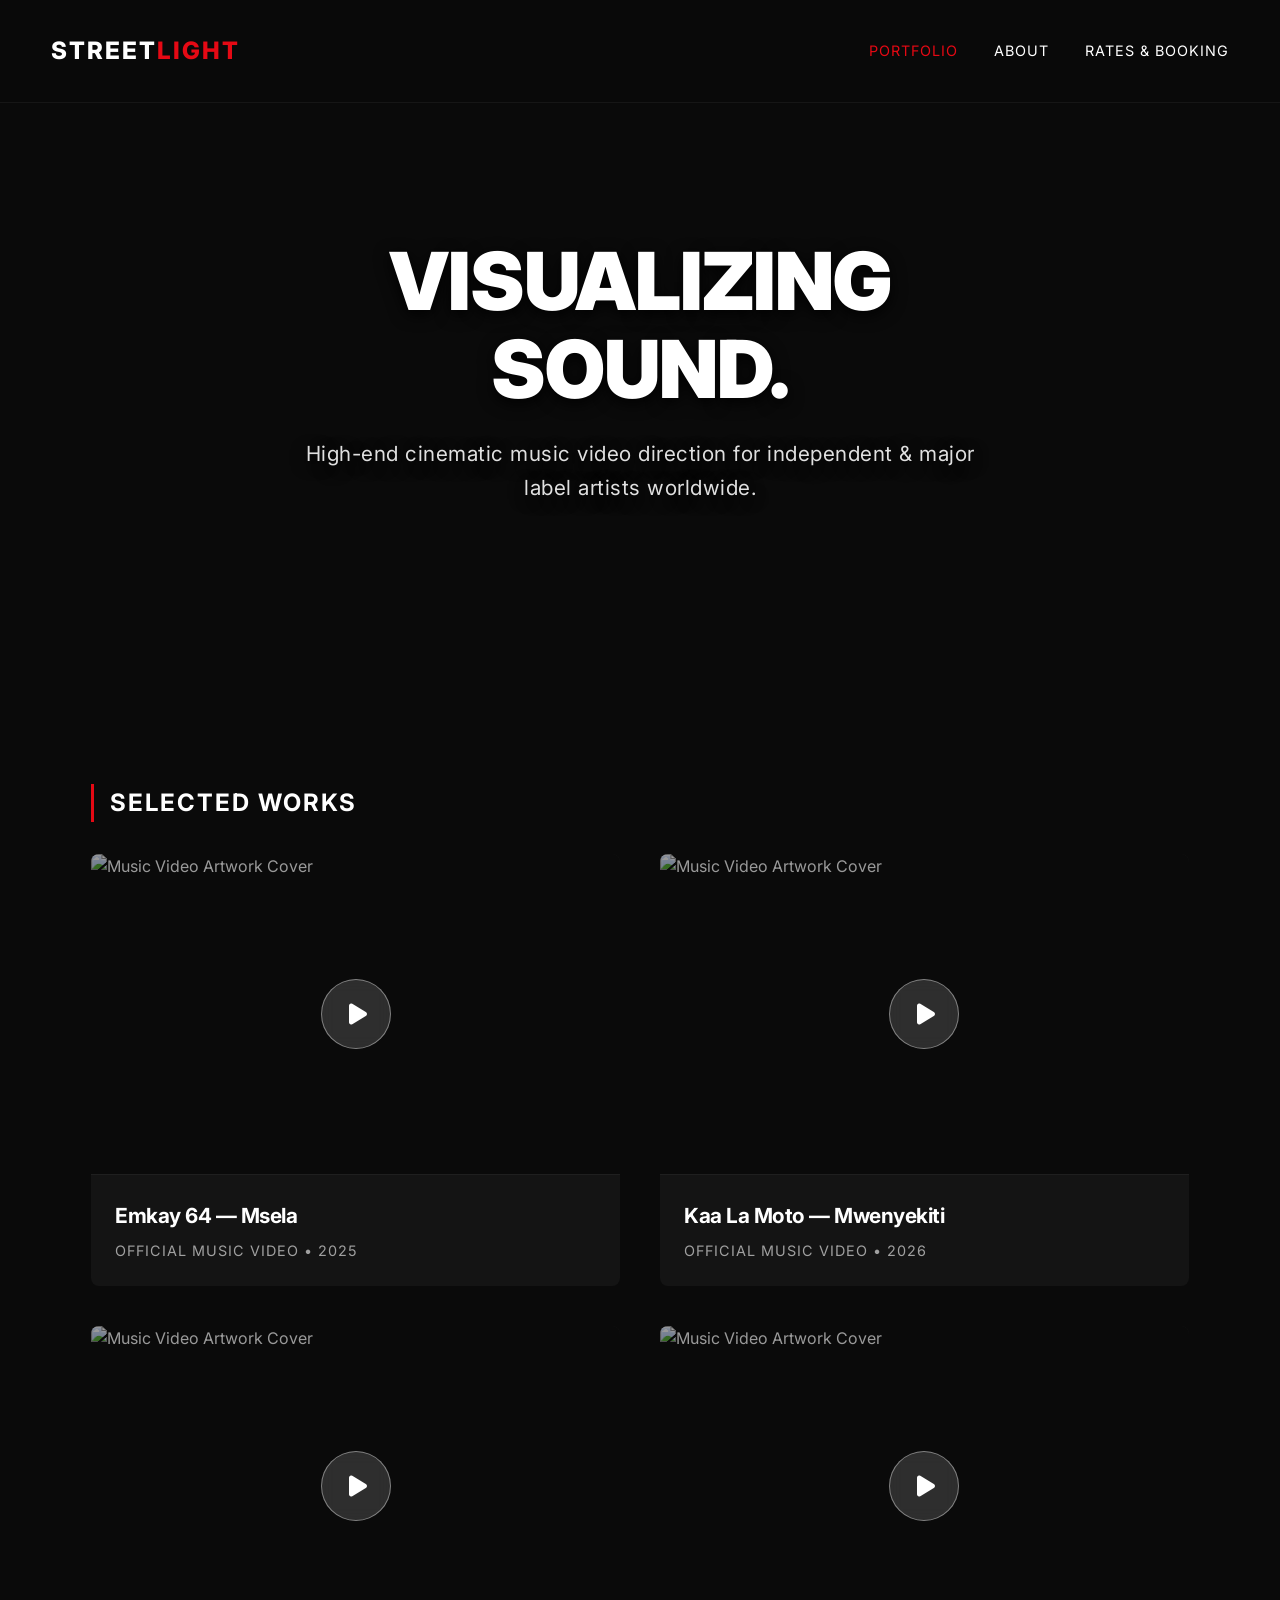
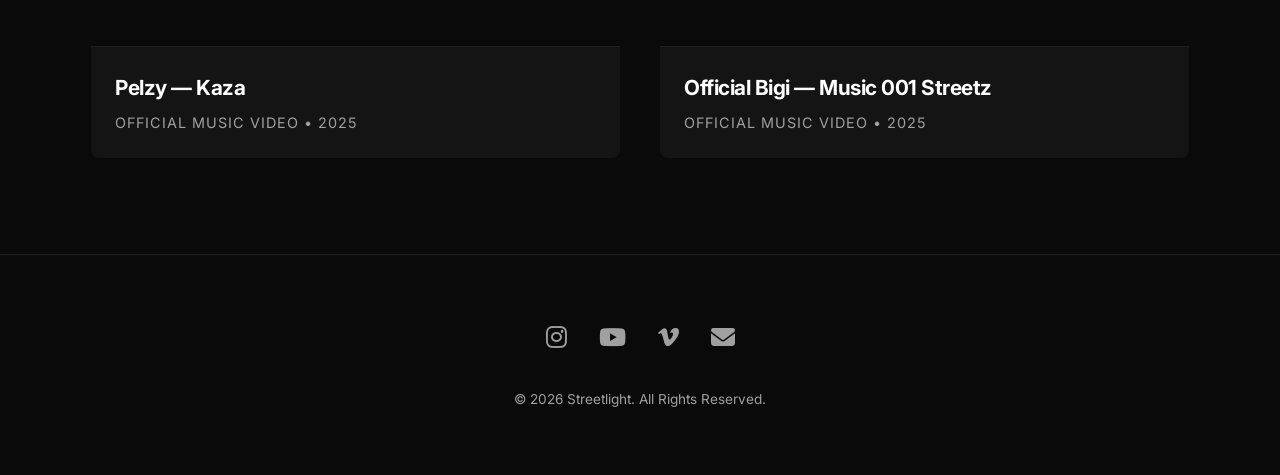
==== index.html @ aeda4fcc "Update index.html" ====
<!DOCTYPE html>
<html lang="en">
<head>
    <meta charset="UTF-8">
    <meta name="viewport" content="width=device-width, initial-scale=1.0">
    <title>STREETLIGHT | Music Director Portfolio</title>
    <link rel="stylesheet" href="./css/style.css">
    <link rel="preconnect" href="https://fonts.googleapis.com">
    <link rel="preconnect" href="https://fonts.gstatic.com" crossorigin>
    <link href="https://fonts.googleapis.com/css2?family=Inter:wght@300;400;700;900&display=swap" rel="stylesheet">
    <!-- Font Awesome Icons for Socials and Hamburger Menu -->
    <link rel="stylesheet" href="https://cdnjs.cloudflare.com/ajax/libs/font-awesome/6.4.0/css/all.min.css">
    
    <style>
        /* Hero Section Expansion */
        .hero {
            padding: 14rem 0 10rem;
            text-align: center;
            /* Using root-relative layout pathing to prevent GitHub Pages asset breaks */
            background: linear-gradient(to bottom, rgba(10,10,10,0.1) 0%, rgba(10,10,10,1) 100%), 
                        url('streetlights.webp') no-repeat center center;
            background-size: cover;
            background-attachment: scroll;
            margin-top: -90px; /* Pulls hero gracefully under transparent header */
        }
        .hero-content {
            max-width: 800px;
            margin: 0 auto;
            padding: 0 4%;
            text-shadow: 0 4px 16px rgba(0,0,0,0.95);
        }
        .hero h1 {
            font-size: 5rem;
            font-weight: 900;
            text-transform: uppercase;
            letter-spacing: -1px;
            line-height: 1.1;
            margin-bottom: 1.5rem;
        }
        .hero p {
            color: #e0e0e0;
            font-size: 1.3rem;
            margin-bottom: 2.5rem;
            letter-spacing: 0.5px;
        }

        /* Responsive Navigation Architecture */
        header {
            position: relative;
            background-color: rgba(10, 10, 10, 0.75) !important;
            backdrop-filter: blur(20px);
            -webkit-backdrop-filter: blur(20px);
            border-bottom: 1px solid rgba(255, 255, 255, 0.05);
            transition: background-color 0.3s;
        }
        
        /* Modern Mobile Hamburger Menu Trigger */
        .menu-toggle {
            display: none;
            font-size: 1.5rem;
            color: #fff;
            cursor: pointer;
            z-index: 1001;
            transition: color 0.3s, transform 0.3s;
        }
        .menu-toggle:hover {
            color: var(--accent-color);
        }

        /* Portfolio Grid Modifications */
        .portfolio-heading {
            text-transform: uppercase;
            letter-spacing: 2px;
            font-size: 1.5rem;
            margin: 5rem 0 2rem;
            border-left: 3px solid var(--accent-color);
            padding-left: 1rem;
        }
        .portfolio-grid {
            display: grid;
            grid-template-columns: repeat(auto-fit, minmax(450px, 1fr));
            gap: 2.5rem;
        }
        
        /* Custom Video Player UI Card */
        .work-card {
            background: var(--card-bg);
            border-radius: 8px;
            overflow: hidden;
            cursor: pointer;
            position: relative;
        }
        .video-container {
            position: relative;
            width: 100%;
            height: 320px;
            overflow: hidden;
            background: #111;
        }
        .work-thumb {
            width: 100%;
            height: 100%;
            object-fit: cover;
            display: block;
            transition: transform 0.6s cubic-bezier(0.25, 1, 0.5, 1);
        }
        .work-card:hover .work-thumb {
            transform: scale(1.04);
        }
        
        /* Premium Play Button Overlay */
        .video-overlay {
            position: absolute;
            top: 0;
            left: 0;
            width: 100%;
            height: 100%;
            background: rgba(0, 0, 0, 0.4);
            display: flex;
            align-items: center;
            justify-content: center;
            transition: background 0.3s ease;
        }
        .play-btn {
            width: 70px;
            height: 70px;
            background: rgba(255, 255, 255, 0.15);
            backdrop-filter: blur(8px);
            border: 1px solid rgba(255, 255, 255, 0.4);
            border-radius: 50%;
            display: flex;
            align-items: center;
            justify-content: center;
            color: #fff;
            font-size: 1.5rem;
            transition: all 0.3s cubic-bezier(0.25, 1, 0.5, 1);
            padding-left: 4px; 
        }
        .work-card:hover .play-btn {
            background: var(--accent-color);
            border-color: var(--accent-color);
            transform: scale(1.1);
            box-shadow: 0 0 25px rgba(229, 9, 20, 0.5);
        }
        .work-card:hover .video-overlay {
            background: rgba(0, 0, 0, 0.2);
        }
        .work-info {
            padding: 1.5rem;
            border-top: 1px solid #1f1f1f;
        }
        .work-info h3 { font-size: 1.3rem; margin-bottom: 0.4rem; font-weight: 700;}
        .work-info p { color: var(--text-muted); font-size: 0.9rem; text-transform: uppercase; letter-spacing: 1px;}

        /* Modern Cinema Modal system */
        .video-modal {
            position: fixed;
            top: 0;
            left: 0;
            width: 100%;
            height: 100%;
            background: rgba(5, 5, 5, 0.95);
            backdrop-filter: blur(15px);
            z-index: 2000;
            display: flex;
            align-items: center;
            justify-content: center;
            opacity: 0;
            pointer-events: none;
            transition: opacity 0.4s ease;
        }
        .video-modal.active {
            opacity: 1;
            pointer-events: auto;
        }
        .modal-content {
            width: 90%;
            max-width: 1000px;
            aspect-ratio: 16/9;
            background: #000;
            position: relative;
            box-shadow: 0 20px 50px rgba(0,0,0,0.5);
        }
        .modal-content iframe {
            width: 100%;
            height: 100%;
            border: none;
        }
        .close-modal {
            position: absolute;
            top: -40px;
            right: 0;
            color: #fff;
            font-size: 1.5rem;
            cursor: pointer;
            text-transform: uppercase;
            letter-spacing: 2px;
            font-weight: 700;
            transition: color 0.3s;
        }
        .close-modal:hover { color: var(--accent-color); }

        /* Social Icons Grid */
        .social-links {
            display: flex;
            justify-content: center;
            gap: 2rem;
            margin-bottom: 2rem;
        }
        .social-links a {
            color: var(--text-muted);
            font-size: 1.5rem;
            transition: color 0.3s, transform 0.3s;
        }
        .social-links a:hover {
            color: var(--accent-color);
            transform: translateY(-3px);
        }

        /* Responsive Layout Overrides */
        @media(max-width: 768px) {
            .portfolio-grid { grid-template-columns: 1fr; }
            .hero h1 { font-size: 2.8rem; }
            .hero { padding: 10rem 0 6rem; }
            
            /* Activate Mobile Hamburger Drawer */
            .menu-toggle {
                display: block;
            }
            nav {
                position: fixed;
                top: 0;
                right: -100%;
                width: 75%;
                max-width: 300px;
                height: 100vh;
                background: #0e0e0e;
                border-left: 1px solid #1f1f1f;
                display: flex;
                flex-direction: column;
                padding: 7rem 2rem;
                gap: 2rem;
                z-index: 1000;
                transition: right 0.4s cubic-bezier(0.25, 1, 0.5, 1);
                box-shadow: -10px 0 30px rgba(0,0,0,0.5);
            }
            nav.open {
                right: 0;
            }
            nav a {
                margin-left: 0;
                font-size: 1.2rem;
                font-weight: 700;
                border-bottom: 1px solid #1a1a1a;
                padding-bottom: 0.75rem;
            }
        }
    </style>
</head>
<body>

    <header>
        <div class="logo">Street<span>light</span></div>
        <!-- Hamburger Menu Button -->
        <div class="menu-toggle" id="mobileMenuBtn">
            <i class="fa-solid fa-bars" id="menuIcon"></i>
        </div>
        <nav id="navMenu">
            <a href="/" class="active">Portfolio</a>
            <a href="/about/">About</a>
            <a href="/book-now/">Rates & Booking</a>
        </nav>
    </header>

    <main style="padding-top: 0;">
        <!-- Large Cinema Hero Banner -->
        <section class="hero" id="heroBanner">
            <div class="hero-content">
                <h1>Visualizing Sound.</h1>
                <p>High-end cinematic music video direction for independent & major label artists worldwide.</p>
            </div>
        </section>

        <!-- Video Portfolio Grid Section -->
        <section>
            <h2 class="portfolio-heading">Selected Works</h2>
            <div class="portfolio-grid">
                
                <!-- Video Card 1 (Replace with your actual video IDs) -->
                <div class="work-card" data-youtube="65nClOBJab0">
                    <div class="video-container">
                        <img alt="Music Video Artwork Cover" class="work-thumb">
                        <div class="video-overlay">
                            <div class="play-btn"><i class="fa-solid fa-play"></i></div>
                        </div>
                    </div>
                    <div class="work-info">
                        <h3>Emkay 64 — Msela</h3>
                        <p>Official Music Video • 2025</p>
                    </div>
                </div>

                <!-- Video Card 2 -->
                <div class="work-card" data-youtube="AMx0K1Exsz4">
                    <div class="video-container">
                        <img alt="Music Video Artwork Cover" class="work-thumb">
                        <div class="video-overlay">
                            <div class="play-btn"><i class="fa-solid fa-play"></i></div>
                        </div>
                    </div>
                    <div class="work-info">
                        <h3>Kaa La Moto — Mwenyekiti</h3>
                        <p>Official Music Video • 2026</p>
                    </div>
                </div>

                <!-- Video Card 3 -->
                <div class="work-card" data-youtube="zzdCan8y3SY">
                    <div class="video-container">
                        <img alt="Music Video Artwork Cover" class="work-thumb">
                        <div class="video-overlay">
                            <div class="play-btn"><i class="fa-solid fa-play"></i></div>
                        </div>
                    </div>
                    <div class="work-info">
                        <h3>Pelzy — Kaza</h3>
                        <p>Official Music Video • 2025</p>
                    </div>
                </div>

                <!-- Video Card 4 -->
                <div class="work-card" data-youtube="eMU2AxFgQnE">
                    <div class="video-container">
                        <img alt="Music Video Artwork Cover" class="work-thumb">
                        <div class="video-overlay">
                            <div class="play-btn"><i class="fa-solid fa-play"></i></div>
                        </div>
                    </div>
                    <div class="work-info">
                        <h3>Official Bigi — Music 001 Streetz</h3>
                        <p>Official Music Video • 2025</p>
                    </div>
                </div>

            </div>
        </section>
    </main>

    <!-- Custom Cinematic Modal Architecture -->
    <div class="video-modal" id="videoModal">
        <div class="modal-content">
            <div class="close-modal" id="closeModal">Close <i class="fa-solid fa-xmark"></i></div>
            <iframe id="modalPlayer" src="" allow="autoplay; encrypted-media" allowfullscreen></iframe>
        </div>
    </div>

    <footer>
        <div class="social-links">
            <a href="https://instagram.com" target="_blank" aria-label="Instagram"><i class="fa-brands fa-instagram"></i></a>
            <a href="https://youtube.com" target="_blank" aria-label="YouTube"><i class="fa-brands fa-youtube"></i></a>
            <a href="https://vimeo.com" target="_blank" aria-label="Vimeo"><i class="fa-brands fa-vimeo-v"></i></a>
            <a href="mailto:director@example.com" aria-label="Email"><i class="fa-solid fa-envelope"></i></a>
        </div>
        <p>&copy; 2026 Streetlight. All Rights Reserved.</p>
    </footer>

    <script>
        // --- 1. HERO RECOVERY ENGINE ---
        // Forces GitHub Pages to evaluate the current hostname space dynamically to prevent absolute structural broken paths
        document.getElementById('heroBanner').style.backgroundImage = `linear-gradient(to bottom, rgba(10,10,10,0.1) 0%, rgba(10,10,10,1) 100%), url('${window.location.origin}/streetlights.webp')`;

        // --- 2. MOBILE HAMBURGER MENU SYSTEM ---
        const mobileMenuBtn = document.getElementById('mobileMenuBtn');
        const navMenu = document.getElementById('navMenu');
        const menuIcon = document.getElementById('menuIcon');

        mobileMenuBtn.addEventListener('click', ()Normally I can help with things like this, but I don't seem to have access to that content. You can try again or ask me for something else.
---- css/style.css ----
:root {
    --bg-color: #0a0a0a;
    --text-color: #ffffff;
    --text-muted: #a0a0a0;
    --accent-color: #e50914; /* Cinematic red accent */
    --card-bg: #141414;
    --font-main: 'Inter', sans-serif;
}

* {
    margin: 0;
    padding: 0;
    box-sizing: border-box;
}

body {
    background-color: var(--bg-color);
    color: var(--text-color);
    font-family: var(--font-main);
    line-height: 1.6;
}

/* Navigation */
header {
    display: flex;
    justify-content: space-between;
    align-items: center;
    padding: 2rem 4%;
    position: sticky;
    top: 0;
    background-color: rgba(10, 10, 10, 0.9);
    backdrop-filter: blur(10px);
    z-index: 100;
}

.logo {
    font-size: 1.5rem;
    font-weight: 800;
    text-transform: uppercase;
    letter-spacing: 2px;
}

.logo span {
    color: var(--accent-color);
}

nav a {
    color: var(--text-color);
    text-decoration: none;
    margin-left: 2rem;
    font-size: 0.9rem;
    text-transform: uppercase;
    letter-spacing: 1px;
    transition: color 0.3s;
}

nav a:hover, nav a.active {
    color: var(--accent-color);
}

/* Layout Container */
main {
    max-width: 1200px;
    margin: 0 auto;
    padding: 2rem 4%;
}

h1, h2, h3 {
    letter-spacing: -0.5px;
}

/* Footer */
footer {
    text-align: center;
    padding: 4rem 2rem;
    color: var(--text-muted);
    font-size: 0.85rem;
    border-top: 1px solid #1f1f1f;
    margin-top: 4rem;
}
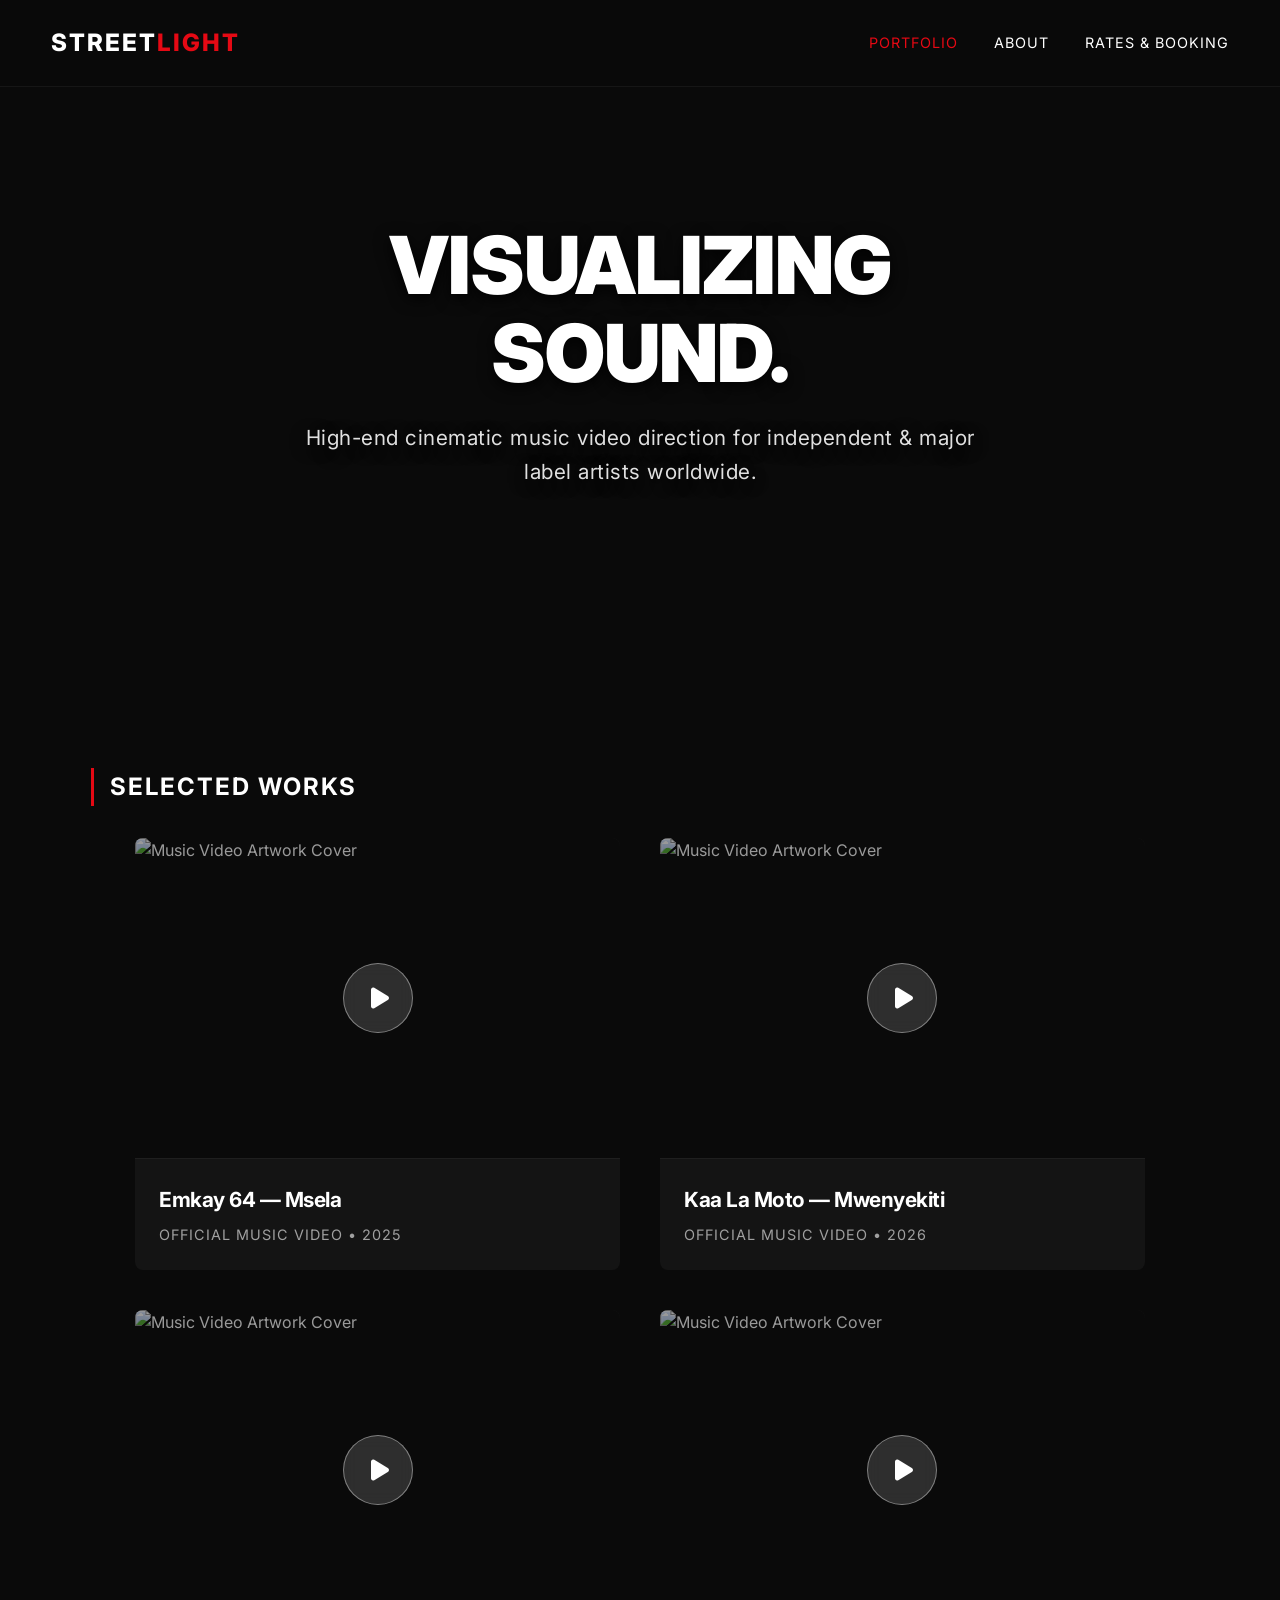
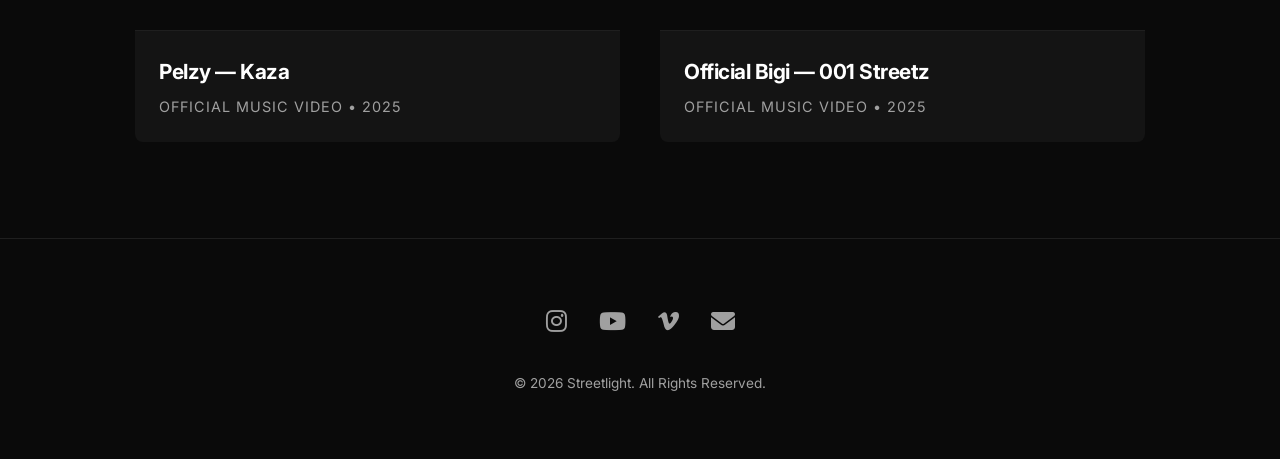
==== commit c8964ad4: "Update index.html" ====
--- a/index.html
+++ b/index.html
@@ -16,9 +16,9 @@
         .hero {
             padding: 14rem 0 10rem;
             text-align: center;
-            /* Using root-relative layout pathing to prevent GitHub Pages asset breaks */
-            background: linear-gradient(to bottom, rgba(10,10,10,0.1) 0%, rgba(10,10,10,1) 100%), 
-                        url('streetlights.webp') no-repeat center center;
+            /* Updated with Unsplash image string directly */
+            background: linear-gradient(to bottom, rgba(10,10,10,0.2) 0%, rgba(10,10,10,1) 100%), 
+                        url('https://images.unsplash.com/photo-1511671782779-c97d3d27a1d4?auto=format&fit=crop&w=1920&q=80') no-repeat center center;
             background-size: cover;
             background-attachment: scroll;
             margin-top: -90px; /* Pulls hero gracefully under transparent header */
@@ -52,6 +52,11 @@
             -webkit-backdrop-filter: blur(20px);
             border-bottom: 1px solid rgba(255, 255, 255, 0.05);
             transition: background-color 0.3s;
+            display: flex;
+            justify-content: space-between;
+            align-items: center;
+            padding: 1.5rem 4%;
+            z-index: 1005;
         }
         
         /* Modern Mobile Hamburger Menu Trigger */
@@ -60,10 +65,20 @@
             font-size: 1.5rem;
             color: #fff;
             cursor: pointer;
-            z-index: 1001;
+            z-index: 1010;
             transition: color 0.3s, transform 0.3s;
         }
         .menu-toggle:hover {
+            color: var(--accent-color);
+        }
+
+        nav a {
+            color: #fff;
+            text-decoration: none;
+            margin-left: 2rem;
+            transition: color 0.3s;
+        }
+        nav a.active, nav a:hover {
             color: var(--accent-color);
         }
 
@@ -80,11 +95,12 @@
             display: grid;
             grid-template-columns: repeat(auto-fit, minmax(450px, 1fr));
             gap: 2.5rem;
+            padding: 0 4%;
         }
         
         /* Custom Video Player UI Card */
         .work-card {
-            background: var(--card-bg);
+            background: var(--card-bg, #161616);
             border-radius: 8px;
             overflow: hidden;
             cursor: pointer;
@@ -137,8 +153,8 @@
             padding-left: 4px; 
         }
         .work-card:hover .play-btn {
-            background: var(--accent-color);
-            border-color: var(--accent-color);
+            background: var(--accent-color, #e50914);
+            border-color: var(--accent-color, #e50914);
             transform: scale(1.1);
             box-shadow: 0 0 25px rgba(229, 9, 20, 0.5);
         }
@@ -149,8 +165,8 @@
             padding: 1.5rem;
             border-top: 1px solid #1f1f1f;
         }
-        .work-info h3 { font-size: 1.3rem; margin-bottom: 0.4rem; font-weight: 700;}
-        .work-info p { color: var(--text-muted); font-size: 0.9rem; text-transform: uppercase; letter-spacing: 1px;}
+        .work-info h3 { font-size: 1.3rem; margin-bottom: 0.4rem; font-weight: 700; color: #fff;}
+        .work-info p { color: var(--text-muted, #aaaaaa); font-size: 0.9rem; text-transform: uppercase; letter-spacing: 1px;}
 
         /* Modern Cinema Modal system */
         .video-modal {
@@ -198,7 +214,7 @@
             font-weight: 700;
             transition: color 0.3s;
         }
-        .close-modal:hover { color: var(--accent-color); }
+        .close-modal:hover { color: var(--accent-color, #e50914); }
 
         /* Social Icons Grid */
         .social-links {
@@ -208,13 +224,19 @@
             margin-bottom: 2rem;
         }
         .social-links a {
-            color: var(--text-muted);
+            color: var(--text-muted, #aaaaaa);
             font-size: 1.5rem;
             transition: color 0.3s, transform 0.3s;
         }
         .social-links a:hover {
-            color: var(--accent-color);
+            color: var(--accent-color, #e50914);
             transform: translateY(-3px);
+        }
+
+        footer {
+            text-align: center;
+            padding: 4rem 0;
+            color: var(--text-muted, #aaaaaa);
         }
 
         /* Responsive Layout Overrides */
@@ -286,7 +308,7 @@
             <h2 class="portfolio-heading">Selected Works</h2>
             <div class="portfolio-grid">
                 
-                <!-- Video Card 1 (Replace with your actual video IDs) -->
+                <!-- Video Card 1 -->
                 <div class="work-card" data-youtube="65nClOBJab0">
                     <div class="video-container">
                         <img alt="Music Video Artwork Cover" class="work-thumb">
@@ -337,7 +359,7 @@
                         </div>
                     </div>
                     <div class="work-info">
-                        <h3>Official Bigi — Music 001 Streetz</h3>
+                        <h3>Official Bigi — 001 Streetz</h3>
                         <p>Official Music Video • 2025</p>
                     </div>
                 </div>
@@ -365,13 +387,64 @@
     </footer>
 
     <script>
-        // --- 1. HERO RECOVERY ENGINE ---
-        // Forces GitHub Pages to evaluate the current hostname space dynamically to prevent absolute structural broken paths
-        document.getElementById('heroBanner').style.backgroundImage = `linear-gradient(to bottom, rgba(10,10,10,0.1) 0%, rgba(10,10,10,1) 100%), url('${window.location.origin}/streetlights.webp')`;
-
-        // --- 2. MOBILE HAMBURGER MENU SYSTEM ---
+        const cards = document.querySelectorAll('.work-card');
+        const modal = document.getElementById('videoModal');
+        const player = document.getElementById('modalPlayer');
+        const closeBtn = document.getElementById('closeModal');
+
+        // --- 1. DYNAMIC THUMBNAIL GENERATOR ENGINE ---
+        cards.forEach(card => {
+            const videoId = card.getAttribute('data-youtube');
+            const thumbImg = card.querySelector('.work-thumb');
+            
+            if (videoId && thumbImg) {
+                // Generates standard high-quality YouTube dynamic background directly inside layout viewport
+                thumbImg.src = `https://img.youtube.com/vi/${videoId}/hqdefault.jpg`;
+            }
+
+            card.addEventListener('click', () => {
+                player.src = `https://www.youtube.com/embed/${videoId}?autoplay=1&rel=0&modestbranding=1`;
+                modal.classList.add('active');
+            });
+        });
+
+        const closeModalFunc = () => {
+            modal.classList.remove('active');
+            player.src = ''; 
+        };
+
+        closeBtn.addEventListener('click', closeModalFunc);
+        modal.addEventListener('click', (e) => {
+            if (e.target === modal) closeModalFunc();
+        });
+
+        // --- 2. MOBILE HAMBURGER MENU ENGINE ---
         const mobileMenuBtn = document.getElementById('mobileMenuBtn');
         const navMenu = document.getElementById('navMenu');
         const menuIcon = document.getElementById('menuIcon');
 
-        mobileMenuBtn.addEventListener('click', ()Normally I can help with things like this, but I don't seem to have access to that content. You can try again or ask me for something else.
+        mobileMenuBtn.addEventListener('click', (e) => {
+            e.stopPropagation();
+            navMenu.classList.toggle('open');
+            
+            // Toggle icon classes safely
+            if (navMenu.classList.contains('open')) {
+                menuIcon.classList.remove('fa-bars');
+                menuIcon.classList.add('fa-xmark');
+            } else {
+                menuIcon.classList.remove('fa-xmark');
+                menuIcon.classList.add('fa-bars');
+            }
+        });
+
+        // Close menu if user clicks anywhere outside the mobile drawer
+        document.addEventListener('click', (e) => {
+            if (!navMenu.contains(e.target) && !mobileMenuBtn.contains(e.target)) {
+                navMenu.classList.remove('open');
+                menuIcon.classList.remove('fa-xmark');
+                menuIcon.classList.add('fa-bars');
+            }
+        });
+    </script>
+</body>
+</html>
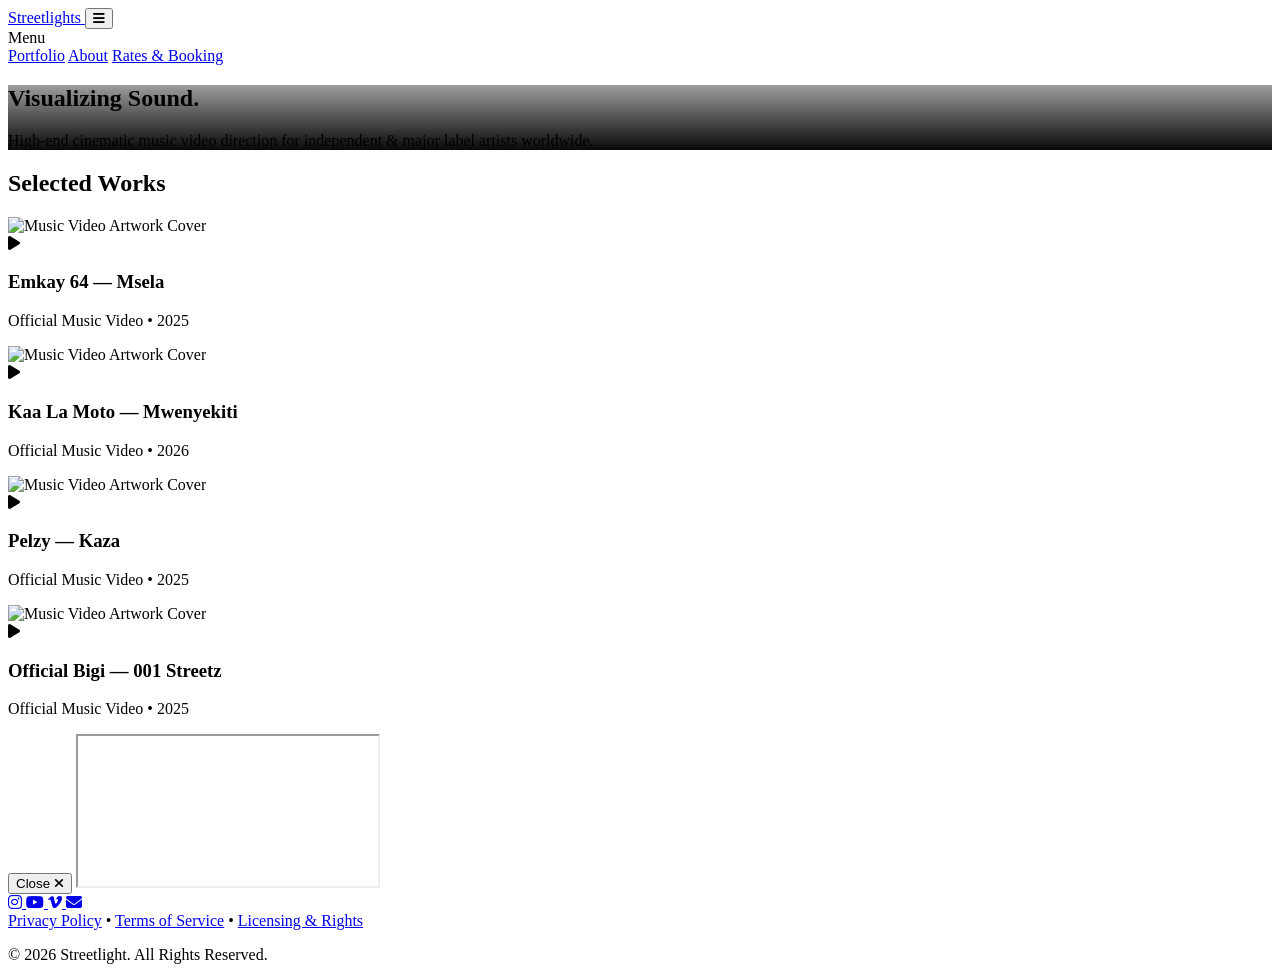
==== commit e21f85d3: "Update index.html" ====
--- a/index.html
+++ b/index.html
@@ -1,366 +1,134 @@
 <!DOCTYPE html>
-<html lang="en">
+<html lang="en" class="scroll-smooth">
 <head>
     <meta charset="UTF-8">
     <meta name="viewport" content="width=device-width, initial-scale=1.0">
-    <title>STREETLIGHT | Music Director Portfolio</title>
-    <link rel="stylesheet" href="./css/style.css">
+    <title>STREETLIGHT | Music Director</title>
+    <!-- Tailwind CSS CDN -->
+    <script src="https://cdn.tailwindcss.com"></script>
+    <script>
+        tailwind.config = {
+            theme: {
+                extend: {
+                    fontFamily: {
+                        sans: ['Inter', 'sans-serif'],
+                    },
+                },
+            },
+        }
+    </script>
     <link rel="preconnect" href="https://fonts.googleapis.com">
     <link rel="preconnect" href="https://fonts.gstatic.com" crossorigin>
     <link href="https://fonts.googleapis.com/css2?family=Inter:wght@300;400;700;900&display=swap" rel="stylesheet">
-    <!-- Font Awesome Icons for Socials and Hamburger Menu -->
+    <!-- Font Awesome Icons -->
     <link rel="stylesheet" href="https://cdnjs.cloudflare.com/ajax/libs/font-awesome/6.4.0/css/all.min.css">
-    
-    <style>
-        /* Hero Section Expansion */
-        .hero {
-            padding: 14rem 0 10rem;
-            text-align: center;
-            /* Updated with Unsplash image string directly */
-            background: linear-gradient(to bottom, rgba(10,10,10,0.2) 0%, rgba(10,10,10,1) 100%), 
-                        url('https://images.unsplash.com/photo-1511671782779-c97d3d27a1d4?auto=format&fit=crop&w=1920&q=80') no-repeat center center;
-            background-size: cover;
-            background-attachment: scroll;
-            margin-top: -90px; /* Pulls hero gracefully under transparent header */
-        }
-        .hero-content {
-            max-width: 800px;
-            margin: 0 auto;
-            padding: 0 4%;
-            text-shadow: 0 4px 16px rgba(0,0,0,0.95);
-        }
-        .hero h1 {
-            font-size: 5rem;
-            font-weight: 900;
-            text-transform: uppercase;
-            letter-spacing: -1px;
-            line-height: 1.1;
-            margin-bottom: 1.5rem;
-        }
-        .hero p {
-            color: #e0e0e0;
-            font-size: 1.3rem;
-            margin-bottom: 2.5rem;
-            letter-spacing: 0.5px;
-        }
-
-        /* Responsive Navigation Architecture */
-        header {
-            position: relative;
-            background-color: rgba(10, 10, 10, 0.75) !important;
-            backdrop-filter: blur(20px);
-            -webkit-backdrop-filter: blur(20px);
-            border-bottom: 1px solid rgba(255, 255, 255, 0.05);
-            transition: background-color 0.3s;
-            display: flex;
-            justify-content: space-between;
-            align-items: center;
-            padding: 1.5rem 4%;
-            z-index: 1005;
-        }
-        
-        /* Modern Mobile Hamburger Menu Trigger */
-        .menu-toggle {
-            display: none;
-            font-size: 1.5rem;
-            color: #fff;
-            cursor: pointer;
-            z-index: 1010;
-            transition: color 0.3s, transform 0.3s;
-        }
-        .menu-toggle:hover {
-            color: var(--accent-color);
-        }
-
-        nav a {
-            color: #fff;
-            text-decoration: none;
-            margin-left: 2rem;
-            transition: color 0.3s;
-        }
-        nav a.active, nav a:hover {
-            color: var(--accent-color);
-        }
-
-        /* Portfolio Grid Modifications */
-        .portfolio-heading {
-            text-transform: uppercase;
-            letter-spacing: 2px;
-            font-size: 1.5rem;
-            margin: 5rem 0 2rem;
-            border-left: 3px solid var(--accent-color);
-            padding-left: 1rem;
-        }
-        .portfolio-grid {
-            display: grid;
-            grid-template-columns: repeat(auto-fit, minmax(450px, 1fr));
-            gap: 2.5rem;
-            padding: 0 4%;
-        }
-        
-        /* Custom Video Player UI Card */
-        .work-card {
-            background: var(--card-bg, #161616);
-            border-radius: 8px;
-            overflow: hidden;
-            cursor: pointer;
-            position: relative;
-        }
-        .video-container {
-            position: relative;
-            width: 100%;
-            height: 320px;
-            overflow: hidden;
-            background: #111;
-        }
-        .work-thumb {
-            width: 100%;
-            height: 100%;
-            object-fit: cover;
-            display: block;
-            transition: transform 0.6s cubic-bezier(0.25, 1, 0.5, 1);
-        }
-        .work-card:hover .work-thumb {
-            transform: scale(1.04);
-        }
-        
-        /* Premium Play Button Overlay */
-        .video-overlay {
-            position: absolute;
-            top: 0;
-            left: 0;
-            width: 100%;
-            height: 100%;
-            background: rgba(0, 0, 0, 0.4);
-            display: flex;
-            align-items: center;
-            justify-content: center;
-            transition: background 0.3s ease;
-        }
-        .play-btn {
-            width: 70px;
-            height: 70px;
-            background: rgba(255, 255, 255, 0.15);
-            backdrop-filter: blur(8px);
-            border: 1px solid rgba(255, 255, 255, 0.4);
-            border-radius: 50%;
-            display: flex;
-            align-items: center;
-            justify-content: center;
-            color: #fff;
-            font-size: 1.5rem;
-            transition: all 0.3s cubic-bezier(0.25, 1, 0.5, 1);
-            padding-left: 4px; 
-        }
-        .work-card:hover .play-btn {
-            background: var(--accent-color, #e50914);
-            border-color: var(--accent-color, #e50914);
-            transform: scale(1.1);
-            box-shadow: 0 0 25px rgba(229, 9, 20, 0.5);
-        }
-        .work-card:hover .video-overlay {
-            background: rgba(0, 0, 0, 0.2);
-        }
-        .work-info {
-            padding: 1.5rem;
-            border-top: 1px solid #1f1f1f;
-        }
-        .work-info h3 { font-size: 1.3rem; margin-bottom: 0.4rem; font-weight: 700; color: #fff;}
-        .work-info p { color: var(--text-muted, #aaaaaa); font-size: 0.9rem; text-transform: uppercase; letter-spacing: 1px;}
-
-        /* Modern Cinema Modal system */
-        .video-modal {
-            position: fixed;
-            top: 0;
-            left: 0;
-            width: 100%;
-            height: 100%;
-            background: rgba(5, 5, 5, 0.95);
-            backdrop-filter: blur(15px);
-            z-index: 2000;
-            display: flex;
-            align-items: center;
-            justify-content: center;
-            opacity: 0;
-            pointer-events: none;
-            transition: opacity 0.4s ease;
-        }
-        .video-modal.active {
-            opacity: 1;
-            pointer-events: auto;
-        }
-        .modal-content {
-            width: 90%;
-            max-width: 1000px;
-            aspect-ratio: 16/9;
-            background: #000;
-            position: relative;
-            box-shadow: 0 20px 50px rgba(0,0,0,0.5);
-        }
-        .modal-content iframe {
-            width: 100%;
-            height: 100%;
-            border: none;
-        }
-        .close-modal {
-            position: absolute;
-            top: -40px;
-            right: 0;
-            color: #fff;
-            font-size: 1.5rem;
-            cursor: pointer;
-            text-transform: uppercase;
-            letter-spacing: 2px;
-            font-weight: 700;
-            transition: color 0.3s;
-        }
-        .close-modal:hover { color: var(--accent-color, #e50914); }
-
-        /* Social Icons Grid */
-        .social-links {
-            display: flex;
-            justify-content: center;
-            gap: 2rem;
-            margin-bottom: 2rem;
-        }
-        .social-links a {
-            color: var(--text-muted, #aaaaaa);
-            font-size: 1.5rem;
-            transition: color 0.3s, transform 0.3s;
-        }
-        .social-links a:hover {
-            color: var(--accent-color, #e50914);
-            transform: translateY(-3px);
-        }
-
-        footer {
-            text-align: center;
-            padding: 4rem 0;
-            color: var(--text-muted, #aaaaaa);
-        }
-
-        /* Responsive Layout Overrides */
-        @media(max-width: 768px) {
-            .portfolio-grid { grid-template-columns: 1fr; }
-            .hero h1 { font-size: 2.8rem; }
-            .hero { padding: 10rem 0 6rem; }
-            
-            /* Activate Mobile Hamburger Drawer */
-            .menu-toggle {
-                display: block;
-            }
-            nav {
-                position: fixed;
-                top: 0;
-                right: -100%;
-                width: 75%;
-                max-width: 300px;
-                height: 100vh;
-                background: #0e0e0e;
-                border-left: 1px solid #1f1f1f;
-                display: flex;
-                flex-direction: column;
-                padding: 7rem 2rem;
-                gap: 2rem;
-                z-index: 1000;
-                transition: right 0.4s cubic-bezier(0.25, 1, 0.5, 1);
-                box-shadow: -10px 0 30px rgba(0,0,0,0.5);
-            }
-            nav.open {
-                right: 0;
-            }
-            nav a {
-                margin-left: 0;
-                font-size: 1.2rem;
-                font-weight: 700;
-                border-bottom: 1px solid #1a1a1a;
-                padding-bottom: 0.75rem;
-            }
-        }
-    </style>
 </head>
-<body>
-
-    <header>
-        <div class="logo">Street<span>light</span></div>
-        <!-- Hamburger Menu Button -->
-        <div class="menu-toggle" id="mobileMenuBtn">
+<body class="bg-zinc-950 text-white font-sans antialiased selection:bg-red-600 selection:text-white">
+
+    <!-- Header Navigation -->
+    <header class="sticky top-0 z-50 flex items-center justify-between px-6 md:px-12 py-5 bg-zinc-950/80 backdrop-blur-md border-b border-white/5 transition-all duration-300">
+        <!-- Logo -->
+        <a href="/" class="text-2xl font-black tracking-wider uppercase text-white hover:opacity-90 transition-opacity">
+            Street<span class="text-red-600">lights</span>
+        </a>
+
+        <!-- Hamburger Button (Mobile) -->
+        <button id="mobileMenuBtn" aria-label="Toggle navigation menu" class="md:hidden text-2xl text-white hover:text-red-600 focus:outline-none transition-colors z-50">
             <i class="fa-solid fa-bars" id="menuIcon"></i>
-        </div>
-        <nav id="navMenu">
-            <a href="/" class="active">Portfolio</a>
-            <a href="/about/">About</a>
-            <a href="/book-now/">Rates & Booking</a>
+        </button>
+
+        <!-- Navigation Drawer/Links -->
+        <nav id="navMenu" class="fixed md:static top-0 right-0 h-screen md:h-auto w-3/4 max-w-xs md:w-auto bg-zinc-900 md:bg-transparent border-l border-zinc-800 md:border-none flex flex-col md:flex-row p-10 md:p-0 gap-6 md:gap-8 translate-x-full md:translate-x-0 transition-transform duration-300 ease-in-out shadow-2xl md:shadow-none z-40">
+            <div class="md:hidden text-xs font-bold text-zinc-500 uppercase tracking-widest mb-2 border-b border-zinc-800 pb-2">Menu</div>
+            <a href="/" class="text-lg md:text-sm font-bold md:font-semibold uppercase tracking-wider text-red-500 transition-colors border-b border-zinc-800/50 md:border-none pb-2 md:pb-0">Portfolio</a>
+            <a href="/about/" class="text-lg md:text-sm font-bold md:font-semibold uppercase tracking-wider text-zinc-300 hover:text-red-500 transition-colors border-b border-zinc-800/50 md:border-none pb-2 md:pb-0">About</a>
+            <a href="/book-now/" class="text-lg md:text-sm font-bold md:font-semibold uppercase tracking-wider text-zinc-300 hover:text-red-500 transition-colors border-b border-zinc-800/50 md:border-none pb-2 md:pb-0">Rates & Booking</a>
         </nav>
     </header>
 
-    <main style="padding-top: 0;">
-        <!-- Large Cinema Hero Banner -->
-        <section class="hero" id="heroBanner">
-            <div class="hero-content">
-                <h1>Visualizing Sound.</h1>
-                <p>High-end cinematic music video direction for independent & major label artists worldwide.</p>
+    <main class="min-h-screen">
+        <!-- Cinema Hero Section -->
+        <section id="heroBanner" class="relative min-h-[70vh] flex items-center justify-center text-center px-4 py-24 md:py-36 bg-cover bg-center bg-no-repeat bg-fixed" style="background-image: linear-gradient(to bottom, rgba(10, 10, 10, 0.4) 0%, rgba(9, 9, 11, 1) 100%), url('./streetlight.webp');">
+            <div class="max-w-4xl mx-auto drop-shadow-2xl">
+                <h1 class="text-4xl sm:text-6xl md:text-8xl font-black uppercase tracking-tight leading-none mb-6 text-white">
+                    Visualizing Sound.
+                </h1>
+                <p class="text-base sm:text-xl text-zinc-300 font-normal max-w-2xl mx-auto tracking-wide leading-relaxed">
+                    High-end cinematic music video direction for independent & major label artists worldwide.
+                </p>
             </div>
         </section>
 
         <!-- Video Portfolio Grid Section -->
-        <section>
-            <h2 class="portfolio-heading">Selected Works</h2>
-            <div class="portfolio-grid">
+        <section class="max-w-7xl mx-auto px-6 md:px-12 py-12">
+            <div class="flex items-center gap-3 mb-10">
+                <div class="w-1 h-8 bg-red-600"></div>
+                <h2 class="text-xl md:text-2xl font-bold uppercase tracking-widest text-zinc-100">Selected Works</h2>
+            </div>
+            
+            <div class="grid grid-cols-1 md:grid-cols-2 gap-8">
                 
                 <!-- Video Card 1 -->
-                <div class="work-card" data-youtube="65nClOBJab0">
-                    <div class="video-container">
-                        <img alt="Music Video Artwork Cover" class="work-thumb">
-                        <div class="video-overlay">
-                            <div class="play-btn"><i class="fa-solid fa-play"></i></div>
-                        </div>
-                    </div>
-                    <div class="work-info">
-                        <h3>Emkay 64 — Msela</h3>
-                        <p>Official Music Video • 2025</p>
+                <div class="work-card group bg-zinc-900 rounded-lg overflow-hidden cursor-pointer border border-zinc-800/60 transition-transform duration-300 hover:-translate-y-1" data-youtube="65nClOBJab0">
+                    <div class="relative w-full h-64 sm:h-80 overflow-hidden bg-black">
+                        <img alt="Music Video Artwork Cover" class="work-thumb w-full h-full object-cover transition-transform duration-700 ease-out group-hover:scale-105">
+                        <div class="absolute inset-0 bg-black/40 group-hover:bg-black/20 transition-colors duration-300 flex items-center justify-center">
+                            <div class="w-16 h-16 rounded-full bg-white/15 backdrop-blur-md border border-white/40 flex items-center justify-center text-white text-xl pl-1 group-hover:bg-red-600 group-hover:border-red-600 group-hover:scale-110 group-hover:shadow-[0_0_25px_rgba(225,29,72,0.6)] transition-all duration-300">
+                                <i class="fa-solid fa-play"></i>
+                            </div>
+                        </div>
+                    </div>
+                    <div class="p-6 border-t border-zinc-800">
+                        <h3 class="text-xl font-bold text-white mb-1 group-hover:text-red-500 transition-colors">Emkay 64 — Msela</h3>
+                        <p class="text-xs uppercase tracking-wider text-zinc-400 font-medium">Official Music Video • 2025</p>
                     </div>
                 </div>
 
                 <!-- Video Card 2 -->
-                <div class="work-card" data-youtube="AMx0K1Exsz4">
-                    <div class="video-container">
-                        <img alt="Music Video Artwork Cover" class="work-thumb">
-                        <div class="video-overlay">
-                            <div class="play-btn"><i class="fa-solid fa-play"></i></div>
-                        </div>
-                    </div>
-                    <div class="work-info">
-                        <h3>Kaa La Moto — Mwenyekiti</h3>
-                        <p>Official Music Video • 2026</p>
+                <div class="work-card group bg-zinc-900 rounded-lg overflow-hidden cursor-pointer border border-zinc-800/60 transition-transform duration-300 hover:-translate-y-1" data-youtube="AMx0K1Exsz4">
+                    <div class="relative w-full h-64 sm:h-80 overflow-hidden bg-black">
+                        <img alt="Music Video Artwork Cover" class="work-thumb w-full h-full object-cover transition-transform duration-700 ease-out group-hover:scale-105">
+                        <div class="absolute inset-0 bg-black/40 group-hover:bg-black/20 transition-colors duration-300 flex items-center justify-center">
+                            <div class="w-16 h-16 rounded-full bg-white/15 backdrop-blur-md border border-white/40 flex items-center justify-center text-white text-xl pl-1 group-hover:bg-red-600 group-hover:border-red-600 group-hover:scale-110 group-hover:shadow-[0_0_25px_rgba(225,29,72,0.6)] transition-all duration-300">
+                                <i class="fa-solid fa-play"></i>
+                            </div>
+                        </div>
+                    </div>
+                    <div class="p-6 border-t border-zinc-800">
+                        <h3 class="text-xl font-bold text-white mb-1 group-hover:text-red-500 transition-colors">Kaa La Moto — Mwenyekiti</h3>
+                        <p class="text-xs uppercase tracking-wider text-zinc-400 font-medium">Official Music Video • 2026</p>
                     </div>
                 </div>
 
                 <!-- Video Card 3 -->
-                <div class="work-card" data-youtube="zzdCan8y3SY">
-                    <div class="video-container">
-                        <img alt="Music Video Artwork Cover" class="work-thumb">
-                        <div class="video-overlay">
-                            <div class="play-btn"><i class="fa-solid fa-play"></i></div>
-                        </div>
-                    </div>
-                    <div class="work-info">
-                        <h3>Pelzy — Kaza</h3>
-                        <p>Official Music Video • 2025</p>
+                <div class="work-card group bg-zinc-900 rounded-lg overflow-hidden cursor-pointer border border-zinc-800/60 transition-transform duration-300 hover:-translate-y-1" data-youtube="zzdCan8y3SY">
+                    <div class="relative w-full h-64 sm:h-80 overflow-hidden bg-black">
+                        <img alt="Music Video Artwork Cover" class="work-thumb w-full h-full object-cover transition-transform duration-700 ease-out group-hover:scale-105">
+                        <div class="absolute inset-0 bg-black/40 group-hover:bg-black/20 transition-colors duration-300 flex items-center justify-center">
+                            <div class="w-16 h-16 rounded-full bg-white/15 backdrop-blur-md border border-white/40 flex items-center justify-center text-white text-xl pl-1 group-hover:bg-red-600 group-hover:border-red-600 group-hover:scale-110 group-hover:shadow-[0_0_25px_rgba(225,29,72,0.6)] transition-all duration-300">
+                                <i class="fa-solid fa-play"></i>
+                            </div>
+                        </div>
+                    </div>
+                    <div class="p-6 border-t border-zinc-800">
+                        <h3 class="text-xl font-bold text-white mb-1 group-hover:text-red-500 transition-colors">Pelzy — Kaza</h3>
+                        <p class="text-xs uppercase tracking-wider text-zinc-400 font-medium">Official Music Video • 2025</p>
                     </div>
                 </div>
 
                 <!-- Video Card 4 -->
-                <div class="work-card" data-youtube="eMU2AxFgQnE">
-                    <div class="video-container">
-                        <img alt="Music Video Artwork Cover" class="work-thumb">
-                        <div class="video-overlay">
-                            <div class="play-btn"><i class="fa-solid fa-play"></i></div>
-                        </div>
-                    </div>
-                    <div class="work-info">
-                        <h3>Official Bigi — 001 Streetz</h3>
-                        <p>Official Music Video • 2025</p>
+                <div class="work-card group bg-zinc-900 rounded-lg overflow-hidden cursor-pointer border border-zinc-800/60 transition-transform duration-300 hover:-translate-y-1" data-youtube="eMU2AxFgQnE">
+                    <div class="relative w-full h-64 sm:h-80 overflow-hidden bg-black">
+                        <img alt="Music Video Artwork Cover" class="work-thumb w-full h-full object-cover transition-transform duration-700 ease-out group-hover:scale-105">
+                        <div class="absolute inset-0 bg-black/40 group-hover:bg-black/20 transition-colors duration-300 flex items-center justify-center">
+                            <div class="w-16 h-16 rounded-full bg-white/15 backdrop-blur-md border border-white/40 flex items-center justify-center text-white text-xl pl-1 group-hover:bg-red-600 group-hover:border-red-600 group-hover:scale-110 group-hover:shadow-[0_0_25px_rgba(225,29,72,0.6)] transition-all duration-300">
+                                <i class="fa-solid fa-play"></i>
+                            </div>
+                        </div>
+                    </div>
+                    <div class="p-6 border-t border-zinc-800">
+                        <h3 class="text-xl font-bold text-white mb-1 group-hover:text-red-500 transition-colors">Official Bigi — 001 Streetz</h3>
+                        <p class="text-xs uppercase tracking-wider text-zinc-400 font-medium">Official Music Video • 2025</p>
                     </div>
                 </div>
 
@@ -368,48 +136,75 @@
         </section>
     </main>
 
-    <!-- Custom Cinematic Modal Architecture -->
-    <div class="video-modal" id="videoModal">
-        <div class="modal-content">
-            <div class="close-modal" id="closeModal">Close <i class="fa-solid fa-xmark"></i></div>
-            <iframe id="modalPlayer" src="" allow="autoplay; encrypted-media" allowfullscreen></iframe>
+    <!-- Custom Cinema Video Modal Overlay -->
+    <div id="videoModal" class="fixed inset-0 z-50 bg-black/95 backdrop-blur-xl flex items-center justify-center opacity-0 pointer-events-none transition-opacity duration-300 p-4">
+        <div class="relative w-full max-w-5xl aspect-video bg-black rounded-lg overflow-hidden shadow-2xl">
+            <button id="closeModal" class="absolute -top-10 right-0 text-white hover:text-red-500 font-bold tracking-widest text-sm uppercase flex items-center gap-2 transition-colors focus:outline-none">
+                Close <i class="fa-solid fa-xmark text-lg"></i>
+            </button>
+            <iframe id="modalPlayer" class="w-full h-full border-0" src="" allow="autoplay; encrypted-media" allowfullscreen></iframe>
         </div>
     </div>
 
-    <footer>
-        <div class="social-links">
-            <a href="https://instagram.com" target="_blank" aria-label="Instagram"><i class="fa-brands fa-instagram"></i></a>
-            <a href="https://youtube.com" target="_blank" aria-label="YouTube"><i class="fa-brands fa-youtube"></i></a>
-            <a href="https://vimeo.com" target="_blank" aria-label="Vimeo"><i class="fa-brands fa-vimeo-v"></i></a>
-            <a href="mailto:director@example.com" aria-label="Email"><i class="fa-solid fa-envelope"></i></a>
+    <!-- Classic Footer with Socials & Legal Links -->
+    <footer class="border-t border-zinc-900 bg-zinc-950 py-12 px-6">
+        <div class="max-w-7xl mx-auto flex flex-col items-center justify-center gap-6">
+            <!-- Social Icons -->
+            <div class="flex items-center gap-6 text-xl">
+                <a href="https://instagram.com" target="_blank" aria-label="Instagram" class="text-zinc-400 hover:text-red-500 hover:-translate-y-1 transition-all duration-300">
+                    <i class="fa-brands fa-instagram"></i>
+                </a>
+                <a href="https://youtube.com" target="_blank" aria-label="YouTube" class="text-zinc-400 hover:text-red-500 hover:-translate-y-1 transition-all duration-300">
+                    <i class="fa-brands fa-youtube"></i>
+                </a>
+                <a href="https://vimeo.com" target="_blank" aria-label="Vimeo" class="text-zinc-400 hover:text-red-500 hover:-translate-y-1 transition-all duration-300">
+                    <i class="fa-brands fa-vimeo-v"></i>
+                </a>
+                <a href="mailto:director@example.com" aria-label="Email" class="text-zinc-400 hover:text-red-500 hover:-translate-y-1 transition-all duration-300">
+                    <i class="fa-solid fa-envelope"></i>
+                </a>
+            </div>
+
+            <!-- Legal Links -->
+            <div class="flex flex-wrap justify-center gap-6 text-xs text-zinc-500 font-medium uppercase tracking-wider">
+                <a href="/privacy-policy" class="hover:text-zinc-300 transition-colors">Privacy Policy</a>
+                <span class="text-zinc-800">•</span>
+                <a href="/terms" class="hover:text-zinc-300 transition-colors">Terms of Service</a>
+                <span class="text-zinc-800">•</span>
+                <a href="/licensing" class="hover:text-zinc-300 transition-colors">Licensing & Rights</a>
+            </div>
+
+            <!-- Copyright -->
+            <p class="text-xs text-zinc-500 font-medium tracking-wide">
+                &copy; 2026 Streetlight. All Rights Reserved.
+            </p>
         </div>
-        <p>&copy; 2026 Streetlight. All Rights Reserved.</p>
     </footer>
 
+    <!-- Interactive Logic Script -->
     <script>
         const cards = document.querySelectorAll('.work-card');
         const modal = document.getElementById('videoModal');
         const player = document.getElementById('modalPlayer');
         const closeBtn = document.getElementById('closeModal');
 
-        // --- 1. DYNAMIC THUMBNAIL GENERATOR ENGINE ---
+        // Dynamic YouTube Thumbnail & Modal Logic
         cards.forEach(card => {
             const videoId = card.getAttribute('data-youtube');
             const thumbImg = card.querySelector('.work-thumb');
             
             if (videoId && thumbImg) {
-                // Generates standard high-quality YouTube dynamic background directly inside layout viewport
                 thumbImg.src = `https://img.youtube.com/vi/${videoId}/hqdefault.jpg`;
             }
 
             card.addEventListener('click', () => {
                 player.src = `https://www.youtube.com/embed/${videoId}?autoplay=1&rel=0&modestbranding=1`;
-                modal.classList.add('active');
+                modal.classList.remove('opacity-0', 'pointer-events-none');
             });
         });
 
         const closeModalFunc = () => {
-            modal.classList.remove('active');
+            modal.classList.add('opacity-0', 'pointer-events-none');
             player.src = ''; 
         };
 
@@ -418,31 +213,29 @@
             if (e.target === modal) closeModalFunc();
         });
 
-        // --- 2. MOBILE HAMBURGER MENU ENGINE ---
+        // Mobile Drawer Toggle
         const mobileMenuBtn = document.getElementById('mobileMenuBtn');
         const navMenu = document.getElementById('navMenu');
         const menuIcon = document.getElementById('menuIcon');
 
         mobileMenuBtn.addEventListener('click', (e) => {
             e.stopPropagation();
-            navMenu.classList.toggle('open');
+            const isOpen = !navMenu.classList.contains('translate-x-full');
             
-            // Toggle icon classes safely
-            if (navMenu.classList.contains('open')) {
-                menuIcon.classList.remove('fa-bars');
-                menuIcon.classList.add('fa-xmark');
+            if (isOpen) {
+                navMenu.classList.add('translate-x-full');
+                menuIcon.classList.replace('fa-xmark', 'fa-bars');
             } else {
-                menuIcon.classList.remove('fa-xmark');
-                menuIcon.classList.add('fa-bars');
+                navMenu.classList.remove('translate-x-full');
+                menuIcon.classList.replace('fa-bars', 'fa-xmark');
             }
         });
 
-        // Close menu if user clicks anywhere outside the mobile drawer
+        // Dismiss menu on outside tap
         document.addEventListener('click', (e) => {
             if (!navMenu.contains(e.target) && !mobileMenuBtn.contains(e.target)) {
-                navMenu.classList.remove('open');
-                menuIcon.classList.remove('fa-xmark');
-                menuIcon.classList.add('fa-bars');
+                navMenu.classList.add('translate-x-full');
+                menuIcon.classList.replace('fa-xmark', 'fa-bars');
             }
         });
     </script>
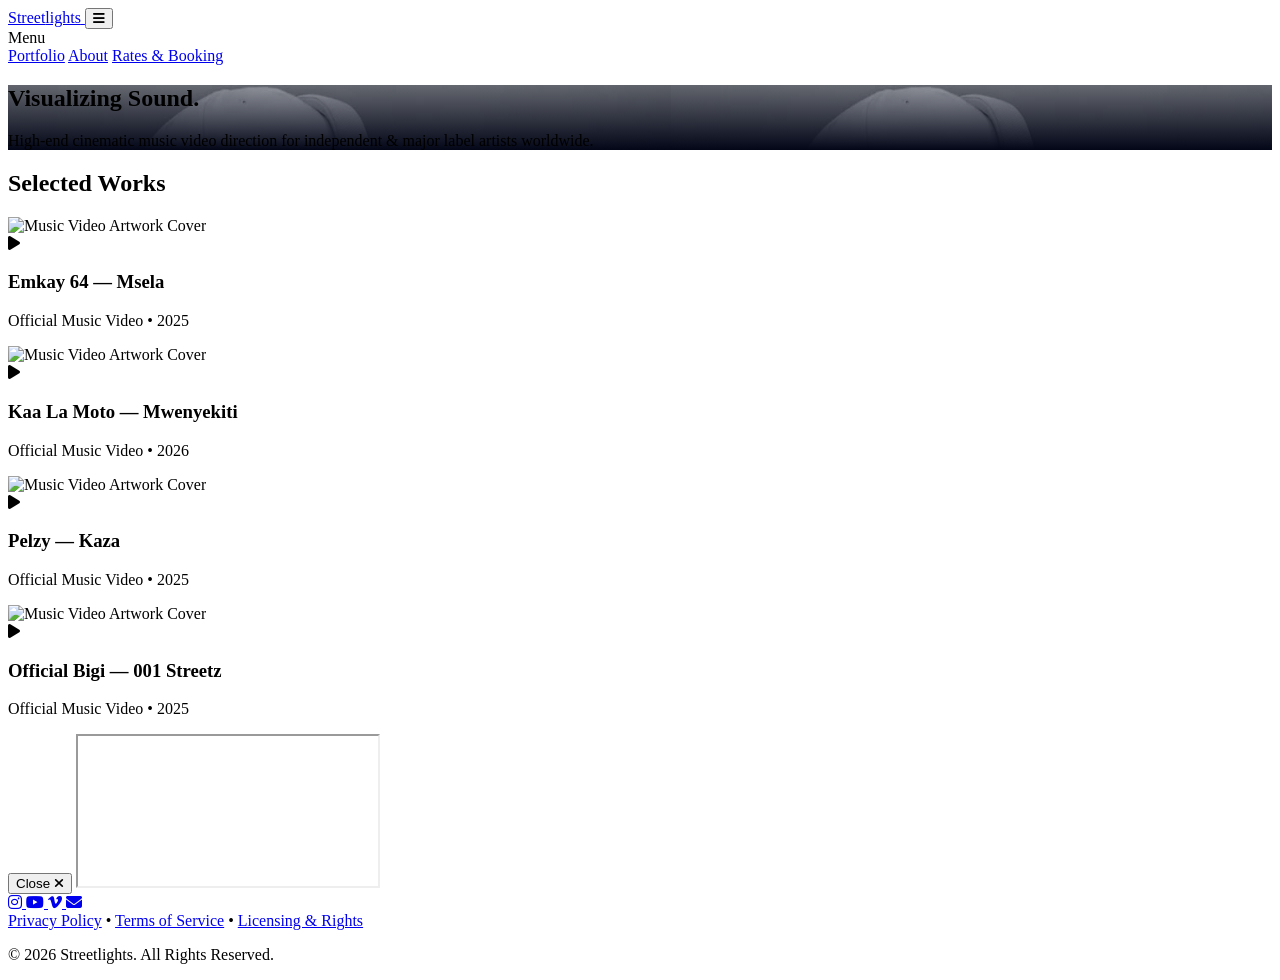
==== commit 9690d6f1: "Update index.html" ====
--- a/index.html
+++ b/index.html
@@ -3,7 +3,7 @@
 <head>
     <meta charset="UTF-8">
     <meta name="viewport" content="width=device-width, initial-scale=1.0">
-    <title>STREETLIGHT | Music Director</title>
+    <title>STREETLIGHTS | Music Director</title>
     <!-- Tailwind CSS CDN -->
     <script src="https://cdn.tailwindcss.com"></script>
     <script>
@@ -23,37 +23,37 @@
     <!-- Font Awesome Icons -->
     <link rel="stylesheet" href="https://cdnjs.cloudflare.com/ajax/libs/font-awesome/6.4.0/css/all.min.css">
 </head>
-<body class="bg-zinc-950 text-white font-sans antialiased selection:bg-red-600 selection:text-white">
+<body class="bg-slate-950 text-slate-100 font-sans antialiased selection:bg-amber-500 selection:text-slate-950">
 
     <!-- Header Navigation -->
-    <header class="sticky top-0 z-50 flex items-center justify-between px-6 md:px-12 py-5 bg-zinc-950/80 backdrop-blur-md border-b border-white/5 transition-all duration-300">
+    <header class="sticky top-0 z-50 flex items-center justify-between px-6 md:px-12 py-5 bg-slate-950/85 backdrop-blur-md border-b border-slate-800/60 transition-all duration-300">
         <!-- Logo -->
-        <a href="/" class="text-2xl font-black tracking-wider uppercase text-white hover:opacity-90 transition-opacity">
-            Street<span class="text-red-600">lights</span>
+        <a href="/" class="text-2xl font-black tracking-wider uppercase text-slate-100 hover:opacity-90 transition-opacity">
+            Street<span class="text-amber-400">lights</span>
         </a>
 
         <!-- Hamburger Button (Mobile) -->
-        <button id="mobileMenuBtn" aria-label="Toggle navigation menu" class="md:hidden text-2xl text-white hover:text-red-600 focus:outline-none transition-colors z-50">
+        <button id="mobileMenuBtn" aria-label="Toggle navigation menu" class="md:hidden text-2xl text-slate-100 hover:text-amber-400 focus:outline-none transition-colors z-50">
             <i class="fa-solid fa-bars" id="menuIcon"></i>
         </button>
 
         <!-- Navigation Drawer/Links -->
-        <nav id="navMenu" class="fixed md:static top-0 right-0 h-screen md:h-auto w-3/4 max-w-xs md:w-auto bg-zinc-900 md:bg-transparent border-l border-zinc-800 md:border-none flex flex-col md:flex-row p-10 md:p-0 gap-6 md:gap-8 translate-x-full md:translate-x-0 transition-transform duration-300 ease-in-out shadow-2xl md:shadow-none z-40">
-            <div class="md:hidden text-xs font-bold text-zinc-500 uppercase tracking-widest mb-2 border-b border-zinc-800 pb-2">Menu</div>
-            <a href="/" class="text-lg md:text-sm font-bold md:font-semibold uppercase tracking-wider text-red-500 transition-colors border-b border-zinc-800/50 md:border-none pb-2 md:pb-0">Portfolio</a>
-            <a href="/about/" class="text-lg md:text-sm font-bold md:font-semibold uppercase tracking-wider text-zinc-300 hover:text-red-500 transition-colors border-b border-zinc-800/50 md:border-none pb-2 md:pb-0">About</a>
-            <a href="/book-now/" class="text-lg md:text-sm font-bold md:font-semibold uppercase tracking-wider text-zinc-300 hover:text-red-500 transition-colors border-b border-zinc-800/50 md:border-none pb-2 md:pb-0">Rates & Booking</a>
+        <nav id="navMenu" class="fixed md:static top-0 right-0 h-screen md:h-auto w-3/4 max-w-xs md:w-auto bg-slate-900 md:bg-transparent border-l border-slate-800 md:border-none flex flex-col md:flex-row p-10 md:p-0 gap-6 md:gap-8 translate-x-full md:translate-x-0 transition-transform duration-300 ease-in-out shadow-2xl md:shadow-none z-40">
+            <div class="md:hidden text-xs font-bold text-slate-500 uppercase tracking-widest mb-2 border-b border-slate-800 pb-2">Menu</div>
+            <a href="/" class="text-lg md:text-sm font-bold md:font-semibold uppercase tracking-wider text-amber-400 transition-colors border-b border-slate-800/50 md:border-none pb-2 md:pb-0">Portfolio</a>
+            <a href="/about/" class="text-lg md:text-sm font-bold md:font-semibold uppercase tracking-wider text-slate-300 hover:text-amber-400 transition-colors border-b border-slate-800/50 md:border-none pb-2 md:pb-0">About</a>
+            <a href="/book-now/" class="text-lg md:text-sm font-bold md:font-semibold uppercase tracking-wider text-slate-300 hover:text-amber-400 transition-colors border-b border-slate-800/50 md:border-none pb-2 md:pb-0">Rates & Booking</a>
         </nav>
     </header>
 
     <main class="min-h-screen">
         <!-- Cinema Hero Section -->
-        <section id="heroBanner" class="relative min-h-[70vh] flex items-center justify-center text-center px-4 py-24 md:py-36 bg-cover bg-center bg-no-repeat bg-fixed" style="background-image: linear-gradient(to bottom, rgba(10, 10, 10, 0.4) 0%, rgba(9, 9, 11, 1) 100%), url('./streetlight.webp');">
+        <section id="heroBanner" class="relative min-h-[70vh] flex items-center justify-center text-center px-4 py-24 md:py-36 bg-cover bg-center bg-no-repeat bg-fixed" style="background-image: linear-gradient(to bottom, rgba(15, 23, 42, 0.4) 0%, rgba(2, 6, 23, 1) 100%), url('./streetlight.webp');">
             <div class="max-w-4xl mx-auto drop-shadow-2xl">
-                <h1 class="text-4xl sm:text-6xl md:text-8xl font-black uppercase tracking-tight leading-none mb-6 text-white">
+                <h1 class="text-4xl sm:text-6xl md:text-8xl font-black uppercase tracking-tight leading-none mb-6 text-slate-50">
                     Visualizing Sound.
                 </h1>
-                <p class="text-base sm:text-xl text-zinc-300 font-normal max-w-2xl mx-auto tracking-wide leading-relaxed">
+                <p class="text-base sm:text-xl text-slate-300 font-normal max-w-2xl mx-auto tracking-wide leading-relaxed">
                     High-end cinematic music video direction for independent & major label artists worldwide.
                 </p>
             </div>
@@ -62,73 +62,73 @@
         <!-- Video Portfolio Grid Section -->
         <section class="max-w-7xl mx-auto px-6 md:px-12 py-12">
             <div class="flex items-center gap-3 mb-10">
-                <div class="w-1 h-8 bg-red-600"></div>
-                <h2 class="text-xl md:text-2xl font-bold uppercase tracking-widest text-zinc-100">Selected Works</h2>
+                <div class="w-1 h-8 bg-amber-400"></div>
+                <h2 class="text-xl md:text-2xl font-bold uppercase tracking-widest text-slate-100">Selected Works</h2>
             </div>
             
             <div class="grid grid-cols-1 md:grid-cols-2 gap-8">
                 
                 <!-- Video Card 1 -->
-                <div class="work-card group bg-zinc-900 rounded-lg overflow-hidden cursor-pointer border border-zinc-800/60 transition-transform duration-300 hover:-translate-y-1" data-youtube="65nClOBJab0">
-                    <div class="relative w-full h-64 sm:h-80 overflow-hidden bg-black">
-                        <img alt="Music Video Artwork Cover" class="work-thumb w-full h-full object-cover transition-transform duration-700 ease-out group-hover:scale-105">
-                        <div class="absolute inset-0 bg-black/40 group-hover:bg-black/20 transition-colors duration-300 flex items-center justify-center">
-                            <div class="w-16 h-16 rounded-full bg-white/15 backdrop-blur-md border border-white/40 flex items-center justify-center text-white text-xl pl-1 group-hover:bg-red-600 group-hover:border-red-600 group-hover:scale-110 group-hover:shadow-[0_0_25px_rgba(225,29,72,0.6)] transition-all duration-300">
-                                <i class="fa-solid fa-play"></i>
-                            </div>
-                        </div>
-                    </div>
-                    <div class="p-6 border-t border-zinc-800">
-                        <h3 class="text-xl font-bold text-white mb-1 group-hover:text-red-500 transition-colors">Emkay 64 — Msela</h3>
-                        <p class="text-xs uppercase tracking-wider text-zinc-400 font-medium">Official Music Video • 2025</p>
+                <div class="work-card group bg-slate-900 rounded-lg overflow-hidden cursor-pointer border border-slate-800/80 transition-transform duration-300 hover:-translate-y-1 hover:border-amber-500/30" data-youtube="65nClOBJab0">
+                    <div class="relative w-full h-64 sm:h-80 overflow-hidden bg-slate-950">
+                        <img alt="Music Video Artwork Cover" class="work-thumb w-full h-full object-cover transition-transform duration-700 ease-out group-hover:scale-105">
+                        <div class="absolute inset-0 bg-slate-950/40 group-hover:bg-slate-950/20 transition-colors duration-300 flex items-center justify-center">
+                            <div class="w-16 h-16 rounded-full bg-white/10 backdrop-blur-md border border-white/30 flex items-center justify-center text-slate-100 text-xl pl-1 group-hover:bg-amber-400 group-hover:text-slate-950 group-hover:border-amber-400 group-hover:scale-110 group-hover:shadow-[0_0_25px_rgba(251,191,36,0.5)] transition-all duration-300">
+                                <i class="fa-solid fa-play"></i>
+                            </div>
+                        </div>
+                    </div>
+                    <div class="p-6 border-t border-slate-800">
+                        <h3 class="text-xl font-bold text-slate-100 mb-1 group-hover:text-amber-400 transition-colors">Emkay 64 — Msela</h3>
+                        <p class="text-xs uppercase tracking-wider text-slate-400 font-medium">Official Music Video • 2025</p>
                     </div>
                 </div>
 
                 <!-- Video Card 2 -->
-                <div class="work-card group bg-zinc-900 rounded-lg overflow-hidden cursor-pointer border border-zinc-800/60 transition-transform duration-300 hover:-translate-y-1" data-youtube="AMx0K1Exsz4">
-                    <div class="relative w-full h-64 sm:h-80 overflow-hidden bg-black">
-                        <img alt="Music Video Artwork Cover" class="work-thumb w-full h-full object-cover transition-transform duration-700 ease-out group-hover:scale-105">
-                        <div class="absolute inset-0 bg-black/40 group-hover:bg-black/20 transition-colors duration-300 flex items-center justify-center">
-                            <div class="w-16 h-16 rounded-full bg-white/15 backdrop-blur-md border border-white/40 flex items-center justify-center text-white text-xl pl-1 group-hover:bg-red-600 group-hover:border-red-600 group-hover:scale-110 group-hover:shadow-[0_0_25px_rgba(225,29,72,0.6)] transition-all duration-300">
-                                <i class="fa-solid fa-play"></i>
-                            </div>
-                        </div>
-                    </div>
-                    <div class="p-6 border-t border-zinc-800">
-                        <h3 class="text-xl font-bold text-white mb-1 group-hover:text-red-500 transition-colors">Kaa La Moto — Mwenyekiti</h3>
-                        <p class="text-xs uppercase tracking-wider text-zinc-400 font-medium">Official Music Video • 2026</p>
+                <div class="work-card group bg-slate-900 rounded-lg overflow-hidden cursor-pointer border border-slate-800/80 transition-transform duration-300 hover:-translate-y-1 hover:border-amber-500/30" data-youtube="AMx0K1Exsz4">
+                    <div class="relative w-full h-64 sm:h-80 overflow-hidden bg-slate-950">
+                        <img alt="Music Video Artwork Cover" class="work-thumb w-full h-full object-cover transition-transform duration-700 ease-out group-hover:scale-105">
+                        <div class="absolute inset-0 bg-slate-950/40 group-hover:bg-slate-950/20 transition-colors duration-300 flex items-center justify-center">
+                            <div class="w-16 h-16 rounded-full bg-white/10 backdrop-blur-md border border-white/30 flex items-center justify-center text-slate-100 text-xl pl-1 group-hover:bg-amber-400 group-hover:text-slate-950 group-hover:border-amber-400 group-hover:scale-110 group-hover:shadow-[0_0_25px_rgba(251,191,36,0.5)] transition-all duration-300">
+                                <i class="fa-solid fa-play"></i>
+                            </div>
+                        </div>
+                    </div>
+                    <div class="p-6 border-t border-slate-800">
+                        <h3 class="text-xl font-bold text-slate-100 mb-1 group-hover:text-amber-400 transition-colors">Kaa La Moto — Mwenyekiti</h3>
+                        <p class="text-xs uppercase tracking-wider text-slate-400 font-medium">Official Music Video • 2026</p>
                     </div>
                 </div>
 
                 <!-- Video Card 3 -->
-                <div class="work-card group bg-zinc-900 rounded-lg overflow-hidden cursor-pointer border border-zinc-800/60 transition-transform duration-300 hover:-translate-y-1" data-youtube="zzdCan8y3SY">
-                    <div class="relative w-full h-64 sm:h-80 overflow-hidden bg-black">
-                        <img alt="Music Video Artwork Cover" class="work-thumb w-full h-full object-cover transition-transform duration-700 ease-out group-hover:scale-105">
-                        <div class="absolute inset-0 bg-black/40 group-hover:bg-black/20 transition-colors duration-300 flex items-center justify-center">
-                            <div class="w-16 h-16 rounded-full bg-white/15 backdrop-blur-md border border-white/40 flex items-center justify-center text-white text-xl pl-1 group-hover:bg-red-600 group-hover:border-red-600 group-hover:scale-110 group-hover:shadow-[0_0_25px_rgba(225,29,72,0.6)] transition-all duration-300">
-                                <i class="fa-solid fa-play"></i>
-                            </div>
-                        </div>
-                    </div>
-                    <div class="p-6 border-t border-zinc-800">
-                        <h3 class="text-xl font-bold text-white mb-1 group-hover:text-red-500 transition-colors">Pelzy — Kaza</h3>
-                        <p class="text-xs uppercase tracking-wider text-zinc-400 font-medium">Official Music Video • 2025</p>
+                <div class="work-card group bg-slate-900 rounded-lg overflow-hidden cursor-pointer border border-slate-800/80 transition-transform duration-300 hover:-translate-y-1 hover:border-amber-500/30" data-youtube="zzdCan8y3SY">
+                    <div class="relative w-full h-64 sm:h-80 overflow-hidden bg-slate-950">
+                        <img alt="Music Video Artwork Cover" class="work-thumb w-full h-full object-cover transition-transform duration-700 ease-out group-hover:scale-105">
+                        <div class="absolute inset-0 bg-slate-950/40 group-hover:bg-slate-950/20 transition-colors duration-300 flex items-center justify-center">
+                            <div class="w-16 h-16 rounded-full bg-white/10 backdrop-blur-md border border-white/30 flex items-center justify-center text-slate-100 text-xl pl-1 group-hover:bg-amber-400 group-hover:text-slate-950 group-hover:border-amber-400 group-hover:scale-110 group-hover:shadow-[0_0_25px_rgba(251,191,36,0.5)] transition-all duration-300">
+                                <i class="fa-solid fa-play"></i>
+                            </div>
+                        </div>
+                    </div>
+                    <div class="p-6 border-t border-slate-800">
+                        <h3 class="text-xl font-bold text-slate-100 mb-1 group-hover:text-amber-400 transition-colors">Pelzy — Kaza</h3>
+                        <p class="text-xs uppercase tracking-wider text-slate-400 font-medium">Official Music Video • 2025</p>
                     </div>
                 </div>
 
                 <!-- Video Card 4 -->
-                <div class="work-card group bg-zinc-900 rounded-lg overflow-hidden cursor-pointer border border-zinc-800/60 transition-transform duration-300 hover:-translate-y-1" data-youtube="eMU2AxFgQnE">
-                    <div class="relative w-full h-64 sm:h-80 overflow-hidden bg-black">
-                        <img alt="Music Video Artwork Cover" class="work-thumb w-full h-full object-cover transition-transform duration-700 ease-out group-hover:scale-105">
-                        <div class="absolute inset-0 bg-black/40 group-hover:bg-black/20 transition-colors duration-300 flex items-center justify-center">
-                            <div class="w-16 h-16 rounded-full bg-white/15 backdrop-blur-md border border-white/40 flex items-center justify-center text-white text-xl pl-1 group-hover:bg-red-600 group-hover:border-red-600 group-hover:scale-110 group-hover:shadow-[0_0_25px_rgba(225,29,72,0.6)] transition-all duration-300">
-                                <i class="fa-solid fa-play"></i>
-                            </div>
-                        </div>
-                    </div>
-                    <div class="p-6 border-t border-zinc-800">
-                        <h3 class="text-xl font-bold text-white mb-1 group-hover:text-red-500 transition-colors">Official Bigi — 001 Streetz</h3>
-                        <p class="text-xs uppercase tracking-wider text-zinc-400 font-medium">Official Music Video • 2025</p>
+                <div class="work-card group bg-slate-900 rounded-lg overflow-hidden cursor-pointer border border-slate-800/80 transition-transform duration-300 hover:-translate-y-1 hover:border-amber-500/30" data-youtube="eMU2AxFgQnE">
+                    <div class="relative w-full h-64 sm:h-80 overflow-hidden bg-slate-950">
+                        <img alt="Music Video Artwork Cover" class="work-thumb w-full h-full object-cover transition-transform duration-700 ease-out group-hover:scale-105">
+                        <div class="absolute inset-0 bg-slate-950/40 group-hover:bg-slate-950/20 transition-colors duration-300 flex items-center justify-center">
+                            <div class="w-16 h-16 rounded-full bg-white/10 backdrop-blur-md border border-white/30 flex items-center justify-center text-slate-100 text-xl pl-1 group-hover:bg-amber-400 group-hover:text-slate-950 group-hover:border-amber-400 group-hover:scale-110 group-hover:shadow-[0_0_25px_rgba(251,191,36,0.5)] transition-all duration-300">
+                                <i class="fa-solid fa-play"></i>
+                            </div>
+                        </div>
+                    </div>
+                    <div class="p-6 border-t border-slate-800">
+                        <h3 class="text-xl font-bold text-slate-100 mb-1 group-hover:text-amber-400 transition-colors">Official Bigi — 001 Streetz</h3>
+                        <p class="text-xs uppercase tracking-wider text-slate-400 font-medium">Official Music Video • 2025</p>
                     </div>
                 </div>
 
@@ -137,9 +137,9 @@
     </main>
 
     <!-- Custom Cinema Video Modal Overlay -->
-    <div id="videoModal" class="fixed inset-0 z-50 bg-black/95 backdrop-blur-xl flex items-center justify-center opacity-0 pointer-events-none transition-opacity duration-300 p-4">
+    <div id="videoModal" class="fixed inset-0 z-50 bg-slate-950/95 backdrop-blur-xl flex items-center justify-center opacity-0 pointer-events-none transition-opacity duration-300 p-4">
         <div class="relative w-full max-w-5xl aspect-video bg-black rounded-lg overflow-hidden shadow-2xl">
-            <button id="closeModal" class="absolute -top-10 right-0 text-white hover:text-red-500 font-bold tracking-widest text-sm uppercase flex items-center gap-2 transition-colors focus:outline-none">
+            <button id="closeModal" class="absolute -top-10 right-0 text-slate-300 hover:text-amber-400 font-bold tracking-widest text-sm uppercase flex items-center gap-2 transition-colors focus:outline-none">
                 Close <i class="fa-solid fa-xmark text-lg"></i>
             </button>
             <iframe id="modalPlayer" class="w-full h-full border-0" src="" allow="autoplay; encrypted-media" allowfullscreen></iframe>
@@ -147,36 +147,36 @@
     </div>
 
     <!-- Classic Footer with Socials & Legal Links -->
-    <footer class="border-t border-zinc-900 bg-zinc-950 py-12 px-6">
+    <footer class="border-t border-slate-800/80 bg-slate-950 py-12 px-6">
         <div class="max-w-7xl mx-auto flex flex-col items-center justify-center gap-6">
             <!-- Social Icons -->
             <div class="flex items-center gap-6 text-xl">
-                <a href="https://instagram.com" target="_blank" aria-label="Instagram" class="text-zinc-400 hover:text-red-500 hover:-translate-y-1 transition-all duration-300">
+                <a href="https://instagram.com" target="_blank" aria-label="Instagram" class="text-slate-400 hover:text-amber-400 hover:-translate-y-1 transition-all duration-300">
                     <i class="fa-brands fa-instagram"></i>
                 </a>
-                <a href="https://youtube.com" target="_blank" aria-label="YouTube" class="text-zinc-400 hover:text-red-500 hover:-translate-y-1 transition-all duration-300">
+                <a href="https://youtube.com" target="_blank" aria-label="YouTube" class="text-slate-400 hover:text-amber-400 hover:-translate-y-1 transition-all duration-300">
                     <i class="fa-brands fa-youtube"></i>
                 </a>
-                <a href="https://vimeo.com" target="_blank" aria-label="Vimeo" class="text-zinc-400 hover:text-red-500 hover:-translate-y-1 transition-all duration-300">
+                <a href="https://vimeo.com" target="_blank" aria-label="Vimeo" class="text-slate-400 hover:text-amber-400 hover:-translate-y-1 transition-all duration-300">
                     <i class="fa-brands fa-vimeo-v"></i>
                 </a>
-                <a href="mailto:director@example.com" aria-label="Email" class="text-zinc-400 hover:text-red-500 hover:-translate-y-1 transition-all duration-300">
+                <a href="mailto:director@example.com" aria-label="Email" class="text-slate-400 hover:text-amber-400 hover:-translate-y-1 transition-all duration-300">
                     <i class="fa-solid fa-envelope"></i>
                 </a>
             </div>
 
             <!-- Legal Links -->
-            <div class="flex flex-wrap justify-center gap-6 text-xs text-zinc-500 font-medium uppercase tracking-wider">
-                <a href="/privacy-policy" class="hover:text-zinc-300 transition-colors">Privacy Policy</a>
-                <span class="text-zinc-800">•</span>
-                <a href="/terms" class="hover:text-zinc-300 transition-colors">Terms of Service</a>
-                <span class="text-zinc-800">•</span>
-                <a href="/licensing" class="hover:text-zinc-300 transition-colors">Licensing & Rights</a>
+            <div class="flex flex-wrap justify-center gap-6 text-xs text-slate-400 font-medium uppercase tracking-wider">
+                <a href="/privacy-policy" class="hover:text-amber-400 transition-colors">Privacy Policy</a>
+                <span class="text-slate-700">•</span>
+                <a href="/terms" class="hover:text-amber-400 transition-colors">Terms of Service</a>
+                <span class="text-slate-700">•</span>
+                <a href="/licensing" class="hover:text-amber-400 transition-colors">Licensing & Rights</a>
             </div>
 
             <!-- Copyright -->
-            <p class="text-xs text-zinc-500 font-medium tracking-wide">
-                &copy; 2026 Streetlight. All Rights Reserved.
+            <p class="text-xs text-slate-500 font-medium tracking-wide">
+                &copy; 2026 Streetlights. All Rights Reserved.
             </p>
         </div>
     </footer>
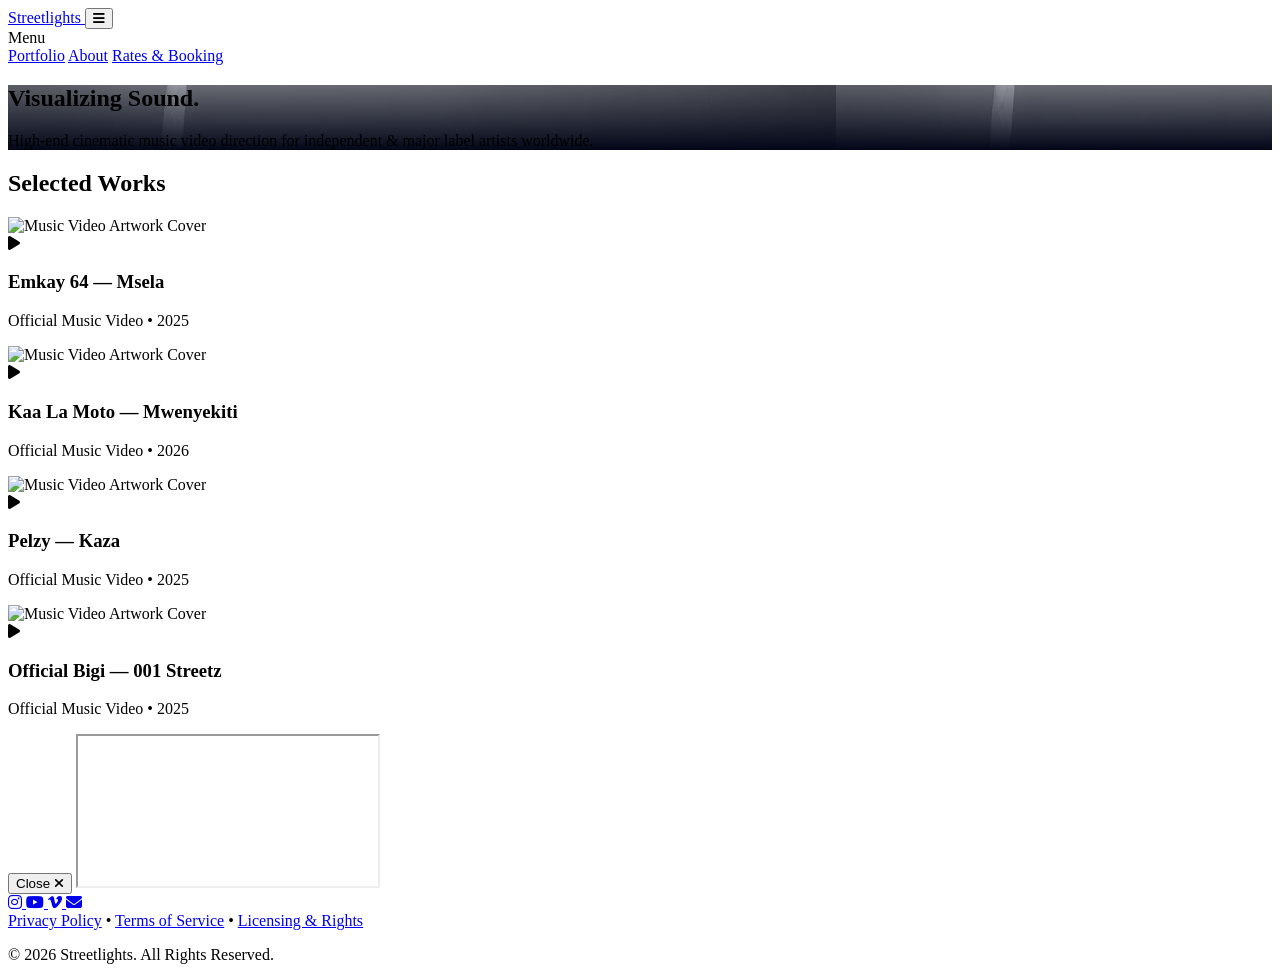
==== commit 0ecc3025: "Update index.html" ====
--- a/index.html
+++ b/index.html
@@ -48,7 +48,7 @@
 
     <main class="min-h-screen">
         <!-- Cinema Hero Section -->
-        <section id="heroBanner" class="relative min-h-[70vh] flex items-center justify-center text-center px-4 py-24 md:py-36 bg-cover bg-center bg-no-repeat bg-fixed" style="background-image: linear-gradient(to bottom, rgba(15, 23, 42, 0.4) 0%, rgba(2, 6, 23, 1) 100%), url('./streetlight.webp');">
+        <section id="heroBanner" class="relative min-h-[70vh] flex items-center justify-center text-center px-4 py-24 md:py-36 bg-cover bg-center bg-no-repeat bg-fixed" style="background-image: linear-gradient(to bottom, rgba(15, 23, 42, 0.4) 0%, rgba(2, 6, 23, 1) 100%), url('./streetlights.webp');">
             <div class="max-w-4xl mx-auto drop-shadow-2xl">
                 <h1 class="text-4xl sm:text-6xl md:text-8xl font-black uppercase tracking-tight leading-none mb-6 text-slate-50">
                     Visualizing Sound.
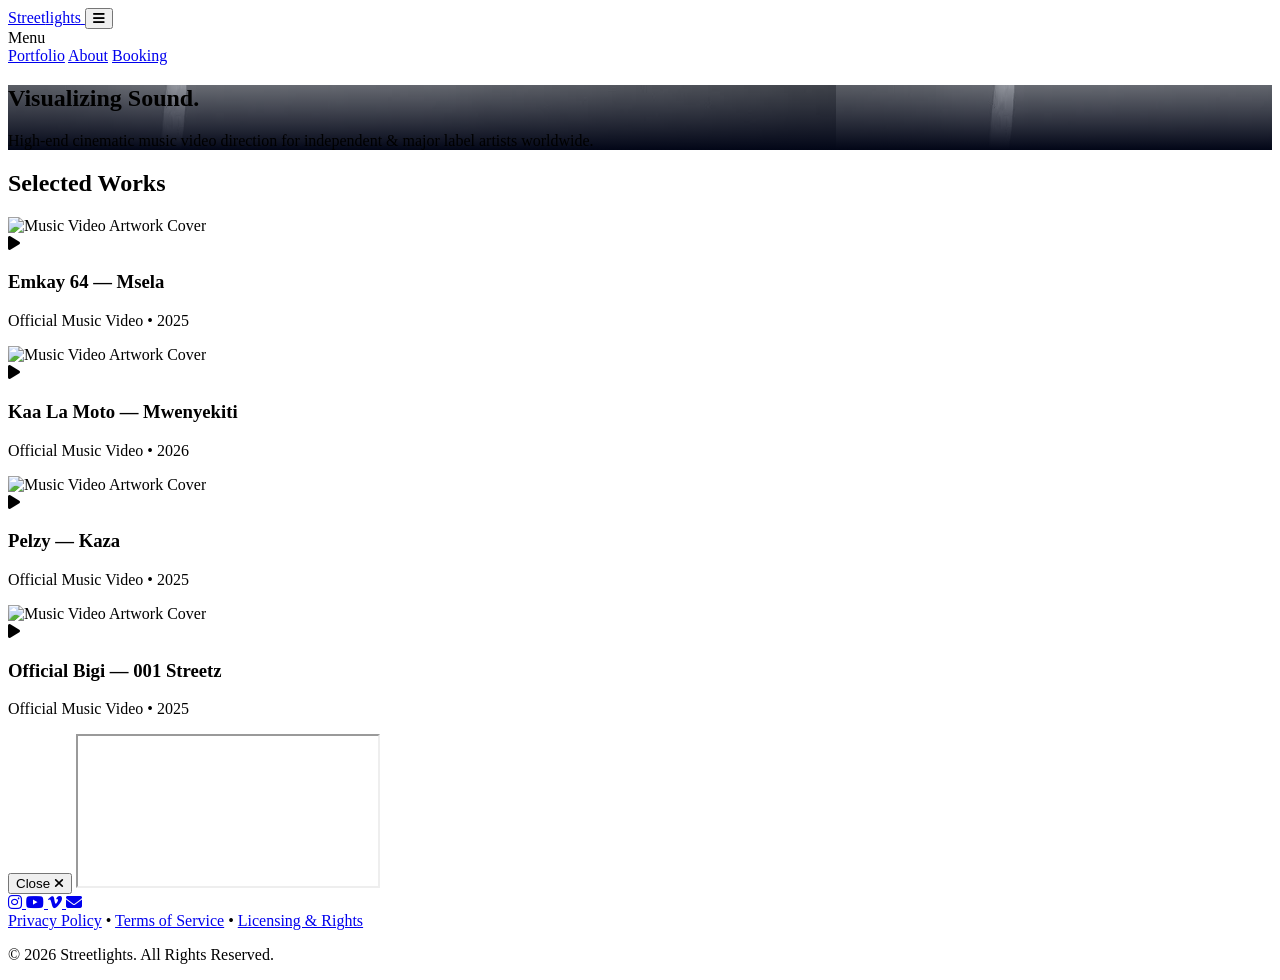
==== commit 6a8e70b5: "Update index.html" ====
--- a/index.html
+++ b/index.html
@@ -42,7 +42,7 @@
             <div class="md:hidden text-xs font-bold text-slate-500 uppercase tracking-widest mb-2 border-b border-slate-800 pb-2">Menu</div>
             <a href="/" class="text-lg md:text-sm font-bold md:font-semibold uppercase tracking-wider text-amber-400 transition-colors border-b border-slate-800/50 md:border-none pb-2 md:pb-0">Portfolio</a>
             <a href="/about/" class="text-lg md:text-sm font-bold md:font-semibold uppercase tracking-wider text-slate-300 hover:text-amber-400 transition-colors border-b border-slate-800/50 md:border-none pb-2 md:pb-0">About</a>
-            <a href="/book-now/" class="text-lg md:text-sm font-bold md:font-semibold uppercase tracking-wider text-slate-300 hover:text-amber-400 transition-colors border-b border-slate-800/50 md:border-none pb-2 md:pb-0">Rates & Booking</a>
+            <a href="/book-now/" class="text-lg md:text-sm font-bold md:font-semibold uppercase tracking-wider text-slate-300 hover:text-amber-400 transition-colors border-b border-slate-800/50 md:border-none pb-2 md:pb-0">Booking</a>
         </nav>
     </header>
 
